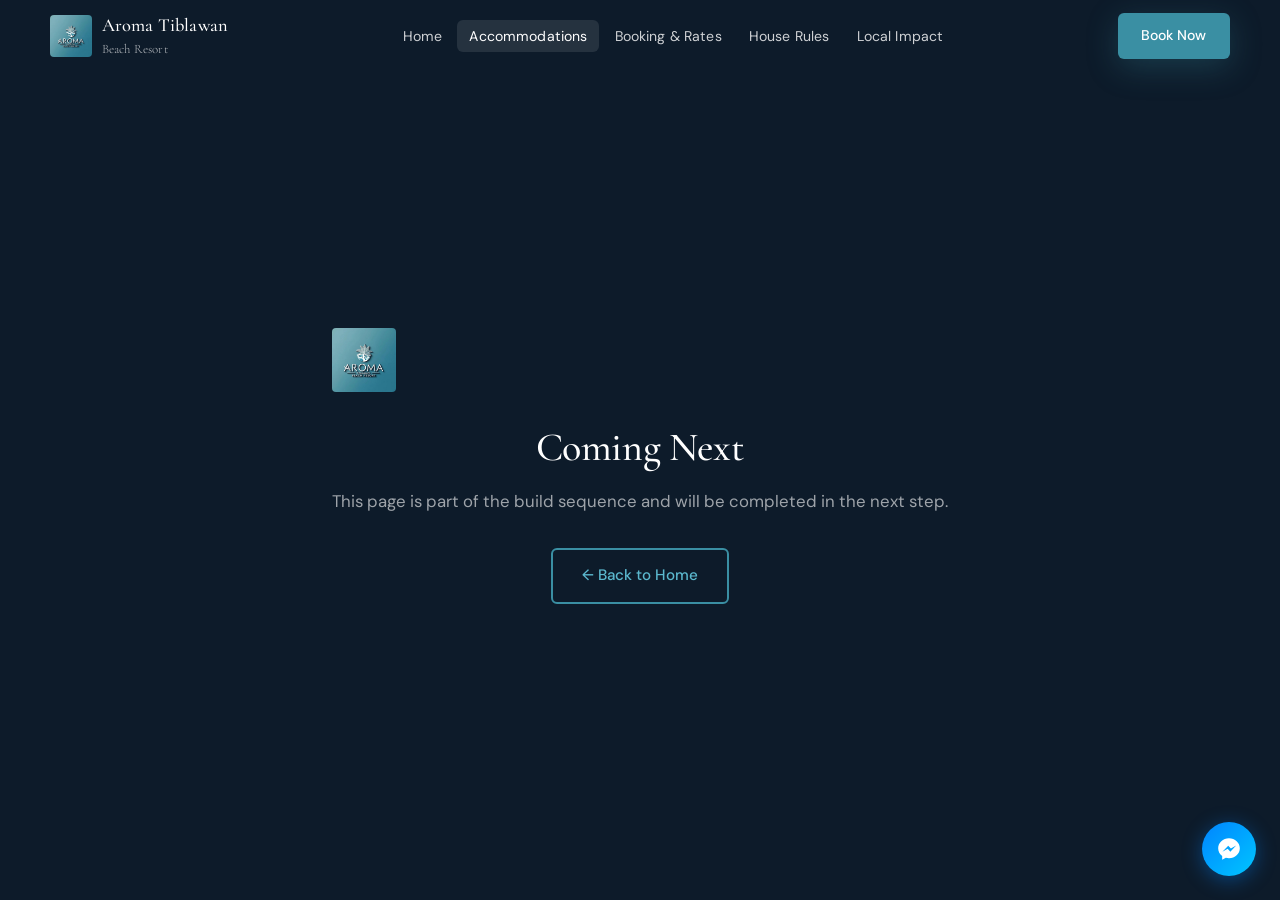
==== accommodations.html @ 6d4922cd "uploaded files." ====
<!DOCTYPE html>
<html lang="ceb-PH"><head><meta charset="UTF-8"/><meta name="viewport" content="width=device-width,initial-scale=1.0"/>
<title>Aroma Tiblawan Beach Resort</title>
<link rel="stylesheet" href="assets/styles/main.css"/>
<style>
  .stub-page { min-height: 100vh; display:flex; align-items:center; justify-content:center; text-align:center; padding: 6rem 2rem 4rem; background: var(--ocean-deep); color:#fff; }
  .stub-page h2 { font-family: var(--font-serif); font-size:2.5rem; margin-bottom:1rem; }
  .stub-page p  { color:rgba(255,255,255,0.6); margin-bottom:2rem; }
</style></head><body>
<div class="stub-page">
  <div>
    <img src="assets/images/LOGO.jpg" style="height:64px;border-radius:4px;margin-bottom:2rem;"/>
    <h2>Coming Next</h2>
    <p>This page is part of the build sequence and will be completed in the next step.</p>
    <a href="index.html" class="btn btn-outline" style="border-color:var(--teal);color:var(--teal-light);">← Back to Home</a>
  </div>
</div>
<script src="data/resort-data.js"></script>
<script src="scripts/components/navbar.js"></script>
<script src="scripts/components/social-proof-toast.js"></script>
<script src="scripts/main.js"></script>
</body></html>
---- assets/styles/main.css ----
/* ============================================================
   AROMA TIBLAWAN BEACH RESORT — Global Design System
   Color palette extracted from LOGO.jpg (Ocean Teal),
   Light Beach images (blue-white ocean), Dark images (midnight navy)
   ============================================================ */

/* ── Google Fonts ── */
@import url('https://fonts.googleapis.com/css2?family=Cormorant+Garamond:ital,wght@0,300;0,400;0,500;0,600;0,700;1,300;1,400;1,500&family=DM+Sans:ital,opsz,wght@0,9..40,300;0,9..40,400;0,9..40,500;0,9..40,600;1,9..40,300&display=swap');

/* ── CSS Variables ── */
:root {
  /* Primary — Ocean Teal extracted from LOGO.jpg */
  --teal:           #3A8FA3;
  --teal-light:     #5BB8CE;
  --teal-dark:      #296B7A;
  --teal-xdark:     #1A4552;

  /* Sand / Light — warm off-white from beach images */
  --sand:           #F4EFE6;
  --sand-dark:      #E8DFD1;
  --sand-mid:       #D4C8B5;

  /* Deep Ocean — extracted from Dark folder */
  --ocean-deep:     #0D1B2A;
  --ocean-mid:      #152535;
  --ocean-surface:  #1E3548;
  --ocean-glow:     #1A4F6E;

  /* Accent — coral/warm for CTA contrast */
  --coral:          #E07B54;
  --coral-light:    #F5A07A;

  /* Text */
  --text-dark:      #1C2B35;
  --text-mid:       #4A6070;
  --text-light:     #8BA5B5;
  --text-white:     #F9F7F4;
  --text-sand:      #C8B89A;

  /* Time highlight — Ocean Blue, eye-catching */
  --time-color:     #3A8FA3;
  --time-bg:        rgba(58, 143, 163, 0.10);

  /* Spacing */
  --gap-xs:   0.5rem;
  --gap-sm:   1rem;
  --gap-md:   1.5rem;
  --gap-lg:   2.5rem;
  --gap-xl:   4rem;
  --gap-xxl:  6rem;

  /* Layout */
  --container: 1180px;
  --radius-sm: 6px;
  --radius-md: 12px;
  --radius-lg: 20px;
  --radius-xl: 32px;

  /* Typography */
  --font-serif:  'Cormorant Garamond', Georgia, serif;
  --font-sans:   'DM Sans', system-ui, sans-serif;

  /* Shadows */
  --shadow-sm:   0 2px 8px rgba(13, 27, 42, 0.08);
  --shadow-md:   0 6px 24px rgba(13, 27, 42, 0.14);
  --shadow-lg:   0 16px 48px rgba(13, 27, 42, 0.22);
  --shadow-teal: 0 8px 32px rgba(58, 143, 163, 0.28);

  /* Transitions */
  --ease-out:  cubic-bezier(0.22, 1, 0.36, 1);
  --ease-in:   cubic-bezier(0.64, 0, 0.78, 0);
  --ease-both: cubic-bezier(0.45, 0, 0.55, 1);
  --dur-fast:  180ms;
  --dur-mid:   320ms;
  --dur-slow:  500ms;
}

/* ── Reset & Base ── */
*, *::before, *::after {
  box-sizing: border-box;
  margin: 0;
  padding: 0;
}

html {
  scroll-behavior: smooth;
  font-size: 16px;
}

body {
  font-family: var(--font-sans);
  background-color: var(--sand);
  color: var(--text-dark);
  line-height: 1.65;
  -webkit-font-smoothing: antialiased;
  overflow-x: hidden;
}

img {
  display: block;
  max-width: 100%;
  height: auto;
}

a {
  color: inherit;
  text-decoration: none;
}

/* ── Typography Scale ── */
h1, h2, h3 {
  font-family: var(--font-serif);
  font-weight: 500;
  line-height: 1.18;
  letter-spacing: -0.01em;
}

h1 { font-size: clamp(2.4rem, 5vw, 4.2rem); }
h2 { font-size: clamp(1.8rem, 3.5vw, 3rem); }
h3 { font-size: clamp(1.3rem, 2.5vw, 1.9rem); }

p {
  font-family: var(--font-sans);
  font-size: clamp(0.95rem, 1.5vw, 1.05rem);
  color: var(--text-mid);
  line-height: 1.7;
}

/* ── Layout Utilities ── */
.container {
  max-width: var(--container);
  margin: 0 auto;
  padding: 0 var(--gap-md);
}

.section {
  padding: var(--gap-xxl) 0;
}

.section-sm {
  padding: var(--gap-xl) 0;
}

/* ── Reveal Animation (Intersection Observer) ── */
.reveal {
  opacity: 0;
  transform: translateY(28px);
  transition: opacity var(--dur-slow) var(--ease-out),
              transform var(--dur-slow) var(--ease-out);
}

.reveal.visible {
  opacity: 1;
  transform: translateY(0);
}

.reveal-delay-1 { transition-delay: 100ms; }
.reveal-delay-2 { transition-delay: 200ms; }
.reveal-delay-3 { transition-delay: 320ms; }
.reveal-delay-4 { transition-delay: 440ms; }

/* ── Section Labels ── */
.section-label {
  font-family: var(--font-sans);
  font-size: 0.78rem;
  font-weight: 600;
  letter-spacing: 0.14em;
  text-transform: uppercase;
  color: var(--teal);
  margin-bottom: var(--gap-xs);
  display: block;
}

.section-title {
  font-family: var(--font-serif);
  font-size: clamp(1.8rem, 3.5vw, 3rem);
  font-weight: 500;
  color: var(--text-dark);
  margin-bottom: var(--gap-sm);
}

.section-sub {
  font-size: 1.05rem;
  color: var(--text-mid);
  max-width: 560px;
  line-height: 1.7;
}

/* ── Buttons ── */
.btn {
  display: inline-flex;
  align-items: center;
  gap: 0.45rem;
  font-family: var(--font-sans);
  font-size: 0.95rem;
  font-weight: 500;
  padding: 0.85rem 1.8rem;
  border-radius: var(--radius-sm);
  border: 2px solid transparent;
  cursor: pointer;
  transition: background var(--dur-fast) var(--ease-out),
              color var(--dur-fast) var(--ease-out),
              transform var(--dur-fast) var(--ease-out),
              box-shadow var(--dur-fast) var(--ease-out);
  white-space: nowrap;
}

.btn:hover {
  transform: translateY(-2px);
}

.btn-primary {
  background: var(--teal);
  color: #fff;
  box-shadow: var(--shadow-teal);
}

.btn-primary:hover {
  background: var(--teal-dark);
  box-shadow: 0 12px 40px rgba(58, 143, 163, 0.36);
}

.btn-outline {
  background: transparent;
  color: var(--teal);
  border-color: var(--teal);
}

.btn-outline:hover {
  background: var(--teal);
  color: #fff;
}

.btn-ghost {
  background: rgba(255,255,255,0.12);
  color: #fff;
  border-color: rgba(255,255,255,0.35);
  backdrop-filter: blur(8px);
}

.btn-ghost:hover {
  background: rgba(255,255,255,0.22);
  border-color: rgba(255,255,255,0.6);
}

/* ── Navbar ── */
#navbar {
  position: fixed;
  top: 0;
  left: 0;
  right: 0;
  z-index: 1000;
  padding: 0 var(--gap-md);
  height: 72px;
  display: flex;
  align-items: center;
  transition: background var(--dur-mid) var(--ease-out),
              backdrop-filter var(--dur-mid) var(--ease-out),
              box-shadow var(--dur-mid) var(--ease-out);
}

#navbar.scrolled {
  background: rgba(13, 27, 42, 0.92);
  backdrop-filter: blur(16px);
  box-shadow: 0 1px 0 rgba(255,255,255,0.06);
}

#navbar .nav-inner {
  display: flex;
  align-items: center;
  justify-content: space-between;
  width: 100%;
  max-width: var(--container);
  margin: 0 auto;
}

#navbar .nav-logo {
  display: flex;
  align-items: center;
  gap: 0.6rem;
  color: #fff;
}

#navbar .nav-logo img {
  height: 42px;
  width: auto;
  border-radius: 4px;
}

#navbar .nav-logo span {
  font-family: var(--font-serif);
  font-size: 1.15rem;
  font-weight: 500;
  letter-spacing: 0.01em;
  line-height: 1.2;
  display: none;
}

@media (min-width: 640px) {
  #navbar .nav-logo span { display: block; }
}

#navbar .nav-links {
  display: none;
  list-style: none;
  gap: 0.2rem;
  align-items: center;
}

@media (min-width: 900px) {
  #navbar .nav-links { display: flex; }
}

#navbar .nav-links a {
  font-size: 0.88rem;
  font-weight: 400;
  color: rgba(255,255,255,0.8);
  padding: 0.45rem 0.75rem;
  border-radius: var(--radius-sm);
  transition: color var(--dur-fast), background var(--dur-fast);
  letter-spacing: 0.01em;
}

#navbar .nav-links a:hover,
#navbar .nav-links a.active {
  color: #fff;
  background: rgba(255,255,255,0.1);
}

#navbar .nav-right {
  display: flex;
  align-items: center;
  gap: var(--gap-sm);
}

#navbar .nav-book-btn {
  font-size: 0.88rem;
  padding: 0.6rem 1.35rem;
}

/* Mobile Nav Toggle */
.nav-hamburger {
  display: flex;
  flex-direction: column;
  gap: 5px;
  cursor: pointer;
  padding: 8px;
  background: none;
  border: none;
}

@media (min-width: 900px) {
  .nav-hamburger { display: none; }
}

.nav-hamburger span {
  display: block;
  width: 24px;
  height: 2px;
  background: #fff;
  border-radius: 2px;
  transition: transform var(--dur-mid), opacity var(--dur-mid);
}

/* Mobile Menu Drawer */
#mobile-menu {
  position: fixed;
  top: 72px;
  left: 0;
  right: 0;
  background: rgba(13, 27, 42, 0.97);
  backdrop-filter: blur(20px);
  padding: var(--gap-md) var(--gap-lg);
  z-index: 999;
  transform: translateY(-120%);
  opacity: 0;
  transition: transform var(--dur-mid) var(--ease-out),
              opacity var(--dur-mid) var(--ease-out);
  pointer-events: none;
  border-bottom: 1px solid rgba(255,255,255,0.08);
}

#mobile-menu.open {
  transform: translateY(0);
  opacity: 1;
  pointer-events: all;
}

#mobile-menu ul {
  list-style: none;
  display: flex;
  flex-direction: column;
  gap: 0.2rem;
}

#mobile-menu a {
  display: block;
  padding: 0.75rem 0;
  font-size: 1.1rem;
  color: rgba(255,255,255,0.85);
  border-bottom: 1px solid rgba(255,255,255,0.06);
  transition: color var(--dur-fast);
}

#mobile-menu a:hover { color: var(--teal-light); }

#mobile-menu .mobile-book-btn {
  margin-top: var(--gap-sm);
  width: 100%;
  justify-content: center;
}

/* ── Social Proof Toast ("Hanging Order Slip") ── */
#social-proof-toast {
  position: fixed;
  bottom: var(--gap-md);
  left: var(--gap-md);
  z-index: 900;
  background: #fff;
  border-radius: var(--radius-md);
  box-shadow: var(--shadow-lg);
  padding: 1rem 1.2rem;
  max-width: 300px;
  display: flex;
  align-items: flex-start;
  gap: 0.75rem;
  transform: translateX(-120%) scale(0.92);
  opacity: 0;
  transition: transform 0.45s var(--ease-out),
              opacity 0.45s var(--ease-out);
  border-left: 3px solid var(--teal);
  pointer-events: none;
}

#social-proof-toast.show {
  transform: translateX(0) scale(1);
  opacity: 1;
}

.toast-icon {
  font-size: 1.4rem;
  flex-shrink: 0;
  line-height: 1;
}

.toast-body {
  display: flex;
  flex-direction: column;
  gap: 2px;
}

.toast-name {
  font-size: 0.88rem;
  font-weight: 600;
  color: var(--text-dark);
}

.toast-action {
  font-size: 0.82rem;
  color: var(--text-mid);
}

.toast-time {
  font-size: 0.72rem;
  color: var(--text-light);
  margin-top: 2px;
}

/* ── Hero ── */
#hero {
  position: relative;
  min-height: 100svh;
  display: flex;
  align-items: center;
  overflow: hidden;
}

.hero-bg {
  position: absolute;
  inset: 0;
  background-size: cover;
  background-position: center;
  background-repeat: no-repeat;
  z-index: 0;
}

.hero-overlay {
  position: absolute;
  inset: 0;
  background: linear-gradient(
    135deg,
    rgba(13, 27, 42, 0.75) 0%,
    rgba(13, 27, 42, 0.40) 50%,
    rgba(13, 27, 42, 0.65) 100%
  );
  z-index: 1;
}

.hero-content {
  position: relative;
  z-index: 2;
  max-width: var(--container);
  margin: 0 auto;
  padding: calc(72px + var(--gap-xl)) var(--gap-md) var(--gap-xxl);
  color: #fff;
}

.hero-bisaya {
  font-family: var(--font-sans);
  font-size: 0.78rem;
  letter-spacing: 0.16em;
  text-transform: uppercase;
  color: var(--teal-light);
  font-weight: 500;
  margin-bottom: var(--gap-md);
  display: flex;
  align-items: center;
  gap: 0.6rem;
  opacity: 0;
  animation: fadeSlideUp 0.7s var(--ease-out) 0.2s forwards;
}

.hero-bisaya::before {
  content: '';
  display: block;
  width: 32px;
  height: 1px;
  background: var(--teal-light);
  opacity: 0.7;
}

.hero-title {
  font-family: var(--font-serif);
  font-size: clamp(2.8rem, 6vw, 5.2rem);
  font-weight: 400;
  line-height: 1.08;
  color: #fff;
  margin-bottom: var(--gap-sm);
  max-width: 760px;
  opacity: 0;
  animation: fadeSlideUp 0.8s var(--ease-out) 0.4s forwards;
}

.hero-title em {
  font-style: italic;
  color: var(--teal-light);
}

.hero-subtitle {
  font-size: clamp(1rem, 1.8vw, 1.2rem);
  color: rgba(255,255,255,0.78);
  max-width: 560px;
  margin-bottom: var(--gap-xs);
  opacity: 0;
  animation: fadeSlideUp 0.8s var(--ease-out) 0.56s forwards;
}

.hero-en {
  font-size: 0.9rem;
  color: rgba(255,255,255,0.5);
  font-style: italic;
  margin-bottom: var(--gap-lg);
  opacity: 0;
  animation: fadeSlideUp 0.8s var(--ease-out) 0.68s forwards;
}

.hero-ctas {
  display: flex;
  flex-wrap: wrap;
  gap: var(--gap-sm);
  opacity: 0;
  animation: fadeSlideUp 0.8s var(--ease-out) 0.8s forwards;
}

.hero-scroll-hint {
  position: absolute;
  bottom: var(--gap-lg);
  left: 50%;
  transform: translateX(-50%);
  z-index: 2;
  display: flex;
  flex-direction: column;
  align-items: center;
  gap: 0.4rem;
  color: rgba(255,255,255,0.5);
  font-size: 0.72rem;
  letter-spacing: 0.1em;
  text-transform: uppercase;
  animation: fadeSlideUp 1s var(--ease-out) 1.2s both;
}

.scroll-line {
  width: 1px;
  height: 44px;
  background: linear-gradient(to bottom, transparent, rgba(255,255,255,0.5));
  animation: scrollPulse 2s ease-in-out infinite;
}

@keyframes fadeSlideUp {
  from { opacity: 0; transform: translateY(24px); }
  to   { opacity: 1; transform: translateY(0); }
}

@keyframes scrollPulse {
  0%, 100% { transform: scaleY(0.6); opacity: 0.4; }
  50%       { transform: scaleY(1); opacity: 1; }
}

/* ── Quick Highlight Bar ── */
#highlights {
  background: var(--ocean-deep);
  padding: var(--gap-lg) 0;
}

.highlights-grid {
  display: grid;
  grid-template-columns: repeat(auto-fit, minmax(170px, 1fr));
  gap: 1px;
  background: rgba(255,255,255,0.06);
}

.highlight-item {
  display: flex;
  flex-direction: column;
  align-items: center;
  text-align: center;
  padding: var(--gap-md) var(--gap-sm);
  background: var(--ocean-deep);
  gap: 0.35rem;
  transition: background var(--dur-fast);
}

.highlight-item:hover {
  background: var(--ocean-surface);
}

.highlight-icon {
  font-size: 1.6rem;
  line-height: 1;
}

.highlight-label {
  font-family: var(--font-sans);
  font-size: 0.88rem;
  font-weight: 600;
  color: #fff;
}

.highlight-sub {
  font-size: 0.75rem;
  color: rgba(255,255,255,0.45);
}

/* ── Amenities Section ── */
#amenities {
  background: var(--sand);
}

.amenities-grid {
  display: grid;
  grid-template-columns: 1fr;
  gap: var(--gap-lg);
  margin-top: var(--gap-xl);
}

@media (min-width: 760px) {
  .amenities-grid { grid-template-columns: repeat(3, 1fr); }
}

.amenity-category {
  background: #fff;
  border-radius: var(--radius-lg);
  padding: var(--gap-lg);
  box-shadow: var(--shadow-sm);
  transition: box-shadow var(--dur-mid), transform var(--dur-mid);
}

.amenity-category:hover {
  box-shadow: var(--shadow-md);
  transform: translateY(-3px);
}

.amenity-cat-title {
  font-family: var(--font-sans);
  font-size: 0.72rem;
  letter-spacing: 0.14em;
  text-transform: uppercase;
  color: var(--teal);
  font-weight: 600;
  margin-bottom: var(--gap-md);
  display: flex;
  align-items: center;
  gap: 0.5rem;
}

.amenity-cat-title::after {
  content: '';
  flex: 1;
  height: 1px;
  background: var(--sand-dark);
}

.amenity-list {
  list-style: none;
  display: flex;
  flex-direction: column;
  gap: var(--gap-sm);
}

.amenity-item {
  display: flex;
  align-items: flex-start;
  gap: 0.75rem;
}

.amenity-item-icon {
  font-size: 1.3rem;
  flex-shrink: 0;
  line-height: 1.4;
}

.amenity-item-text {
  font-size: 0.92rem;
  color: var(--text-dark);
  line-height: 1.5;
}

.amenity-badge {
  display: inline-flex;
  align-items: center;
  gap: 0.4rem;
  background: var(--time-bg);
  color: var(--teal-dark);
  font-size: 0.78rem;
  font-weight: 600;
  padding: 0.3rem 0.75rem;
  border-radius: 100px;
  border: 1px solid rgba(58,143,163,0.2);
  margin-top: 0.4rem;
}

/* ── Accommodations Preview (index.html) ── */
#accommodations-preview {
  background: var(--sand-dark);
}

.accoms-scroll {
  display: flex;
  gap: var(--gap-md);
  overflow-x: auto;
  padding-bottom: var(--gap-sm);
  scrollbar-width: thin;
  scrollbar-color: var(--teal) transparent;
  margin-top: var(--gap-xl);
  -webkit-overflow-scrolling: touch;
}

.accoms-scroll::-webkit-scrollbar { height: 4px; }
.accoms-scroll::-webkit-scrollbar-thumb { background: var(--teal); border-radius: 2px; }

.accom-card {
  flex: 0 0 300px;
  background: #fff;
  border-radius: var(--radius-lg);
  overflow: hidden;
  box-shadow: var(--shadow-sm);
  transition: box-shadow var(--dur-mid), transform var(--dur-mid);
  cursor: pointer;
}

.accom-card:hover {
  box-shadow: var(--shadow-lg);
  transform: translateY(-4px);
}

.accom-card-img {
  height: 200px;
  overflow: hidden;
  position: relative;
  background: var(--sand-dark);
}

.accom-card-img img {
  width: 100%;
  height: 100%;
  object-fit: cover;
  transition: transform 0.6s var(--ease-out);
}

.accom-card:hover .accom-card-img img {
  transform: scale(1.05);
}

.accom-card-badge {
  position: absolute;
  top: 12px;
  left: 12px;
  background: rgba(13, 27, 42, 0.75);
  backdrop-filter: blur(8px);
  color: #fff;
  font-size: 0.72rem;
  font-weight: 600;
  letter-spacing: 0.08em;
  padding: 0.3rem 0.75rem;
  border-radius: 100px;
}

.accom-card-body {
  padding: var(--gap-md);
}

.accom-card-name {
  font-family: var(--font-serif);
  font-size: 1.3rem;
  font-weight: 500;
  color: var(--text-dark);
  margin-bottom: 0.3rem;
}

.accom-card-pax {
  font-size: 0.8rem;
  color: var(--text-mid);
  margin-bottom: var(--gap-sm);
  display: flex;
  align-items: center;
  gap: 0.3rem;
}

.accom-rates {
  display: grid;
  grid-template-columns: 1fr 1fr;
  gap: 0.5rem;
  margin-bottom: var(--gap-sm);
}

.rate-pill {
  background: var(--sand);
  border-radius: var(--radius-sm);
  padding: 0.6rem 0.75rem;
  text-align: center;
}

.rate-pill-label {
  font-size: 0.7rem;
  color: var(--text-mid);
  font-weight: 500;
  margin-bottom: 0.2rem;
  display: block;
}

.rate-pill-time {
  font-size: 0.65rem;
  color: var(--time-color);
  font-weight: 600;
  display: block;
  margin-bottom: 0.25rem;
}

.rate-pill-price {
  font-family: var(--font-serif);
  font-size: 1.15rem;
  font-weight: 600;
  color: var(--text-dark);
  display: block;
}

/* Wide card for whole resort */
.accom-card.wide-card {
  flex: 0 0 340px;
  background: linear-gradient(135deg, var(--teal-xdark), var(--ocean-mid));
  color: #fff;
}

.accom-card.wide-card .accom-card-name,
.accom-card.wide-card .accom-card-pax {
  color: rgba(255,255,255,0.9);
}

.accom-card.wide-card .rate-pill {
  background: rgba(255,255,255,0.1);
}

.accom-card.wide-card .rate-pill-label,
.accom-card.wide-card .rate-pill-price {
  color: #fff;
}

.accom-card.wide-card .rate-pill-time {
  color: var(--teal-light);
}

/* ── Gallery Strip ── */
#gallery-strip {
  display: grid;
  grid-template-columns: repeat(5, 1fr);
  height: 220px;
  overflow: hidden;
}

@media (max-width: 640px) {
  #gallery-strip {
    grid-template-columns: repeat(3, 1fr);
    height: 160px;
  }

  #gallery-strip .gallery-cell:nth-child(n+4) {
    display: none;
  }
}

.gallery-cell {
  overflow: hidden;
  position: relative;
}

.gallery-cell img {
  width: 100%;
  height: 100%;
  object-fit: cover;
  transition: transform 0.8s var(--ease-out);
}

.gallery-cell:hover img {
  transform: scale(1.07);
}

/* ── Social Proof / Testimonial Band ── */
#proof-band {
  background: var(--teal);
  padding: var(--gap-xl) 0;
  text-align: center;
  color: #fff;
  overflow: hidden;
  position: relative;
}

.proof-band-headline {
  font-family: var(--font-serif);
  font-size: clamp(1.6rem, 3vw, 2.4rem);
  font-weight: 400;
  margin-bottom: var(--gap-xs);
}

.proof-band-sub {
  font-size: 0.92rem;
  color: rgba(255,255,255,0.72);
  margin-bottom: var(--gap-lg);
}

.proof-stats {
  display: flex;
  justify-content: center;
  gap: var(--gap-xl);
  flex-wrap: wrap;
}

.proof-stat-num {
  font-family: var(--font-serif);
  font-size: 2.8rem;
  font-weight: 500;
  line-height: 1;
  color: #fff;
}

.proof-stat-label {
  font-size: 0.82rem;
  color: rgba(255,255,255,0.65);
  margin-top: 0.3rem;
}

/* ── CTA Band ── */
#cta-band {
  background: var(--ocean-deep);
  position: relative;
  overflow: hidden;
  padding: var(--gap-xxl) 0;
  text-align: center;
}

.cta-band-bg {
  position: absolute;
  inset: 0;
  background-size: cover;
  background-position: center;
  opacity: 0.2;
}

.cta-band-content {
  position: relative;
  z-index: 1;
  color: #fff;
}

.cta-band-title {
  font-family: var(--font-serif);
  font-size: clamp(2rem, 4vw, 3.5rem);
  font-weight: 400;
  margin-bottom: var(--gap-sm);
}

.cta-band-sub {
  color: rgba(255,255,255,0.65);
  margin-bottom: var(--gap-lg);
  font-size: 1rem;
}

.cta-band-contacts {
  display: flex;
  justify-content: center;
  gap: var(--gap-lg);
  flex-wrap: wrap;
  margin-top: var(--gap-md);
}

.cta-contact-item {
  display: flex;
  align-items: center;
  gap: 0.5rem;
  color: rgba(255,255,255,0.7);
  font-size: 0.9rem;
}

.cta-contact-item a {
  color: var(--teal-light);
  font-weight: 500;
}

/* ── Footer ── */
#footer {
  background: var(--ocean-deep);
  border-top: 1px solid rgba(255,255,255,0.06);
  padding: var(--gap-xl) 0 var(--gap-lg);
  color: rgba(255,255,255,0.55);
}

.footer-grid {
  display: grid;
  grid-template-columns: 1fr;
  gap: var(--gap-xl);
  margin-bottom: var(--gap-xl);
}

@media (min-width: 640px) {
  .footer-grid { grid-template-columns: 2fr 1fr 1fr; }
}

.footer-brand img {
  height: 52px;
  margin-bottom: var(--gap-sm);
  border-radius: 4px;
}

.footer-brand p {
  font-size: 0.88rem;
  color: rgba(255,255,255,0.45);
  max-width: 280px;
}

.footer-col-title {
  font-family: var(--font-sans);
  font-size: 0.72rem;
  letter-spacing: 0.14em;
  text-transform: uppercase;
  color: rgba(255,255,255,0.35);
  margin-bottom: var(--gap-sm);
}

.footer-col ul {
  list-style: none;
  display: flex;
  flex-direction: column;
  gap: 0.5rem;
}

.footer-col ul a {
  font-size: 0.88rem;
  color: rgba(255,255,255,0.55);
  transition: color var(--dur-fast);
}

.footer-col ul a:hover {
  color: var(--teal-light);
}

.footer-bottom {
  border-top: 1px solid rgba(255,255,255,0.06);
  padding-top: var(--gap-md);
  display: flex;
  justify-content: space-between;
  align-items: center;
  flex-wrap: wrap;
  gap: var(--gap-sm);
  font-size: 0.78rem;
}

.footer-bottom-logo {
  color: rgba(255,255,255,0.35);
}

/* ── Messenger Float Button ── */
#messenger-fab {
  position: fixed;
  bottom: var(--gap-md);
  right: var(--gap-md);
  z-index: 900;
  width: 54px;
  height: 54px;
  border-radius: 50%;
  background: linear-gradient(135deg, #0084FF, #00C6FF);
  color: #fff;
  display: flex;
  align-items: center;
  justify-content: center;
  box-shadow: 0 4px 20px rgba(0, 132, 255, 0.4);
  cursor: pointer;
  transition: transform var(--dur-fast), box-shadow var(--dur-fast);
  text-decoration: none;
}

#messenger-fab:hover {
  transform: scale(1.1);
  box-shadow: 0 8px 32px rgba(0, 132, 255, 0.55);
}

#messenger-fab svg {
  width: 26px;
  height: 26px;
}

/* ── Placeholder Slots ── */
.img-placeholder {
  background: linear-gradient(135deg, var(--sand-dark), var(--sand));
  display: flex;
  align-items: center;
  justify-content: center;
  color: var(--sand-mid);
  font-size: 0.78rem;
  font-style: italic;
}

/* ── Responsive adjustments ── */
@media (max-width: 480px) {
  .hero-ctas { flex-direction: column; }
  .hero-ctas .btn { width: 100%; justify-content: center; }
  .proof-stats { gap: var(--gap-lg); }
}
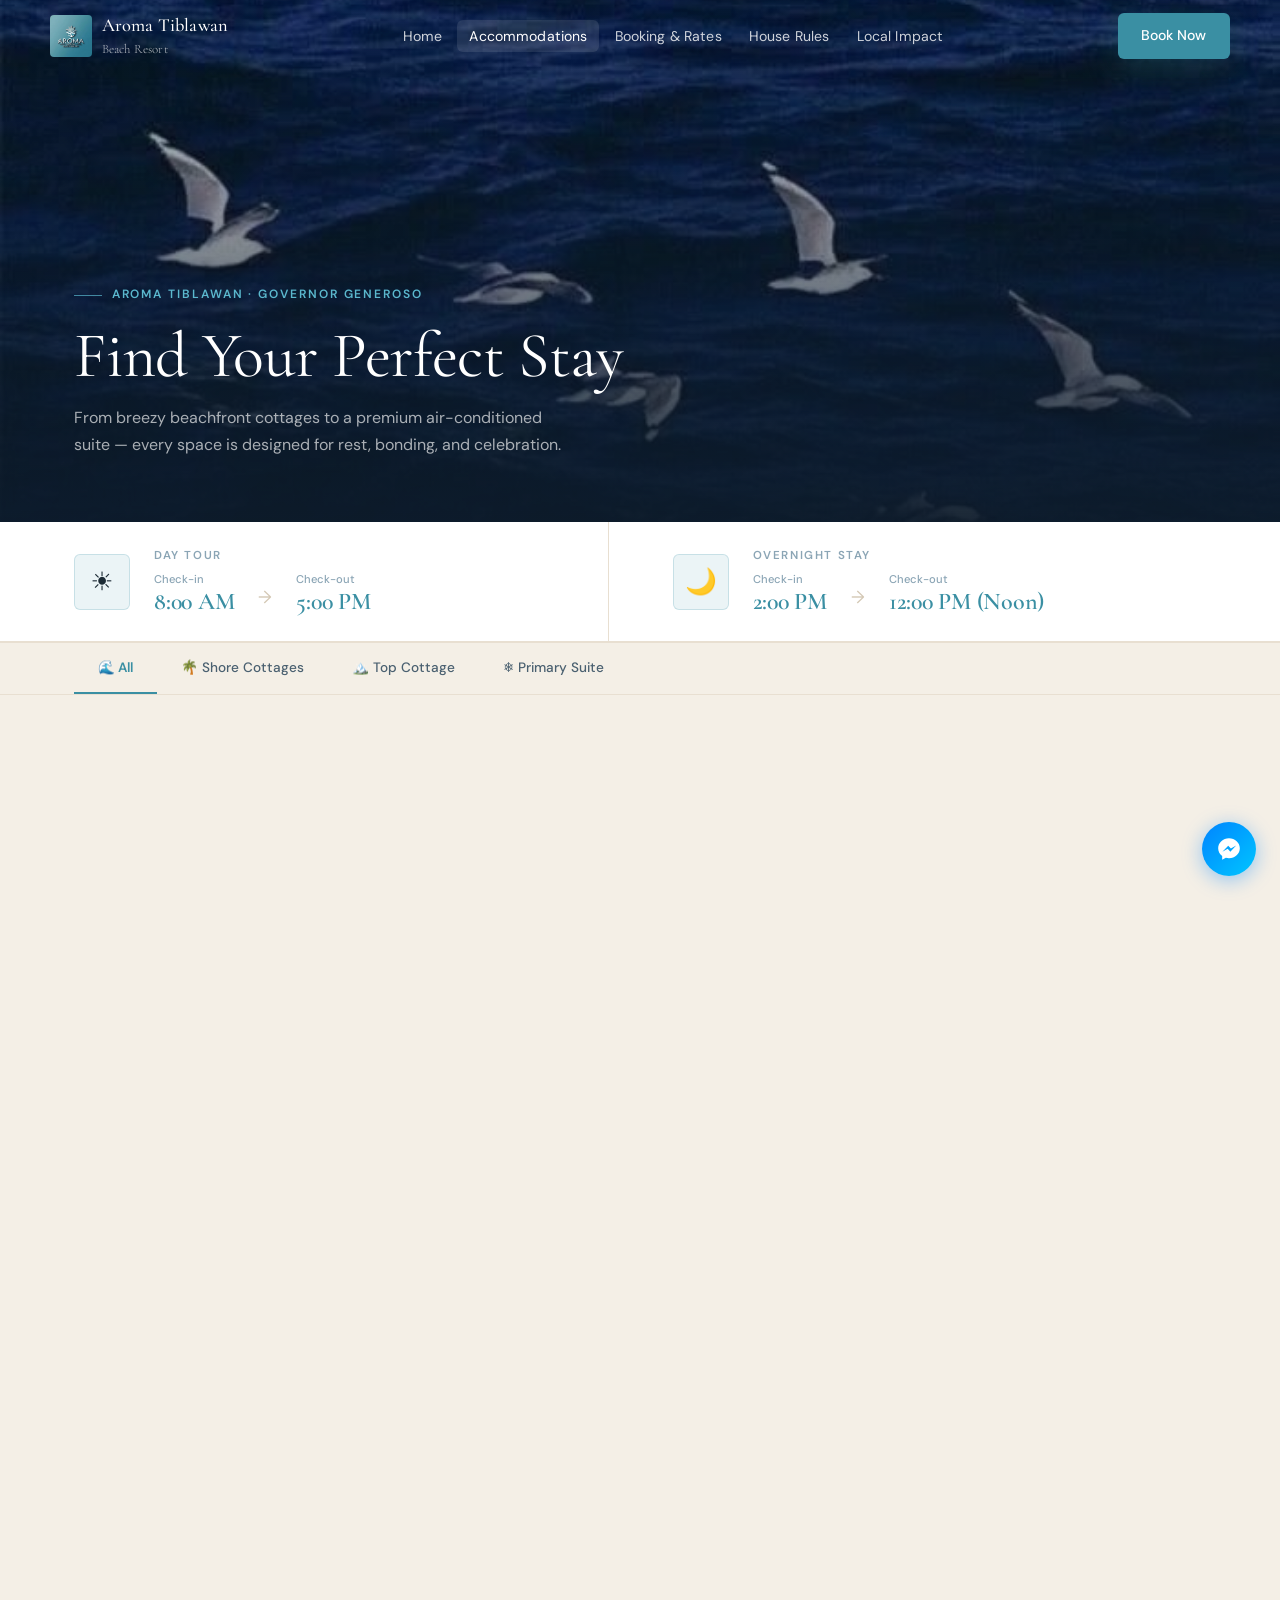
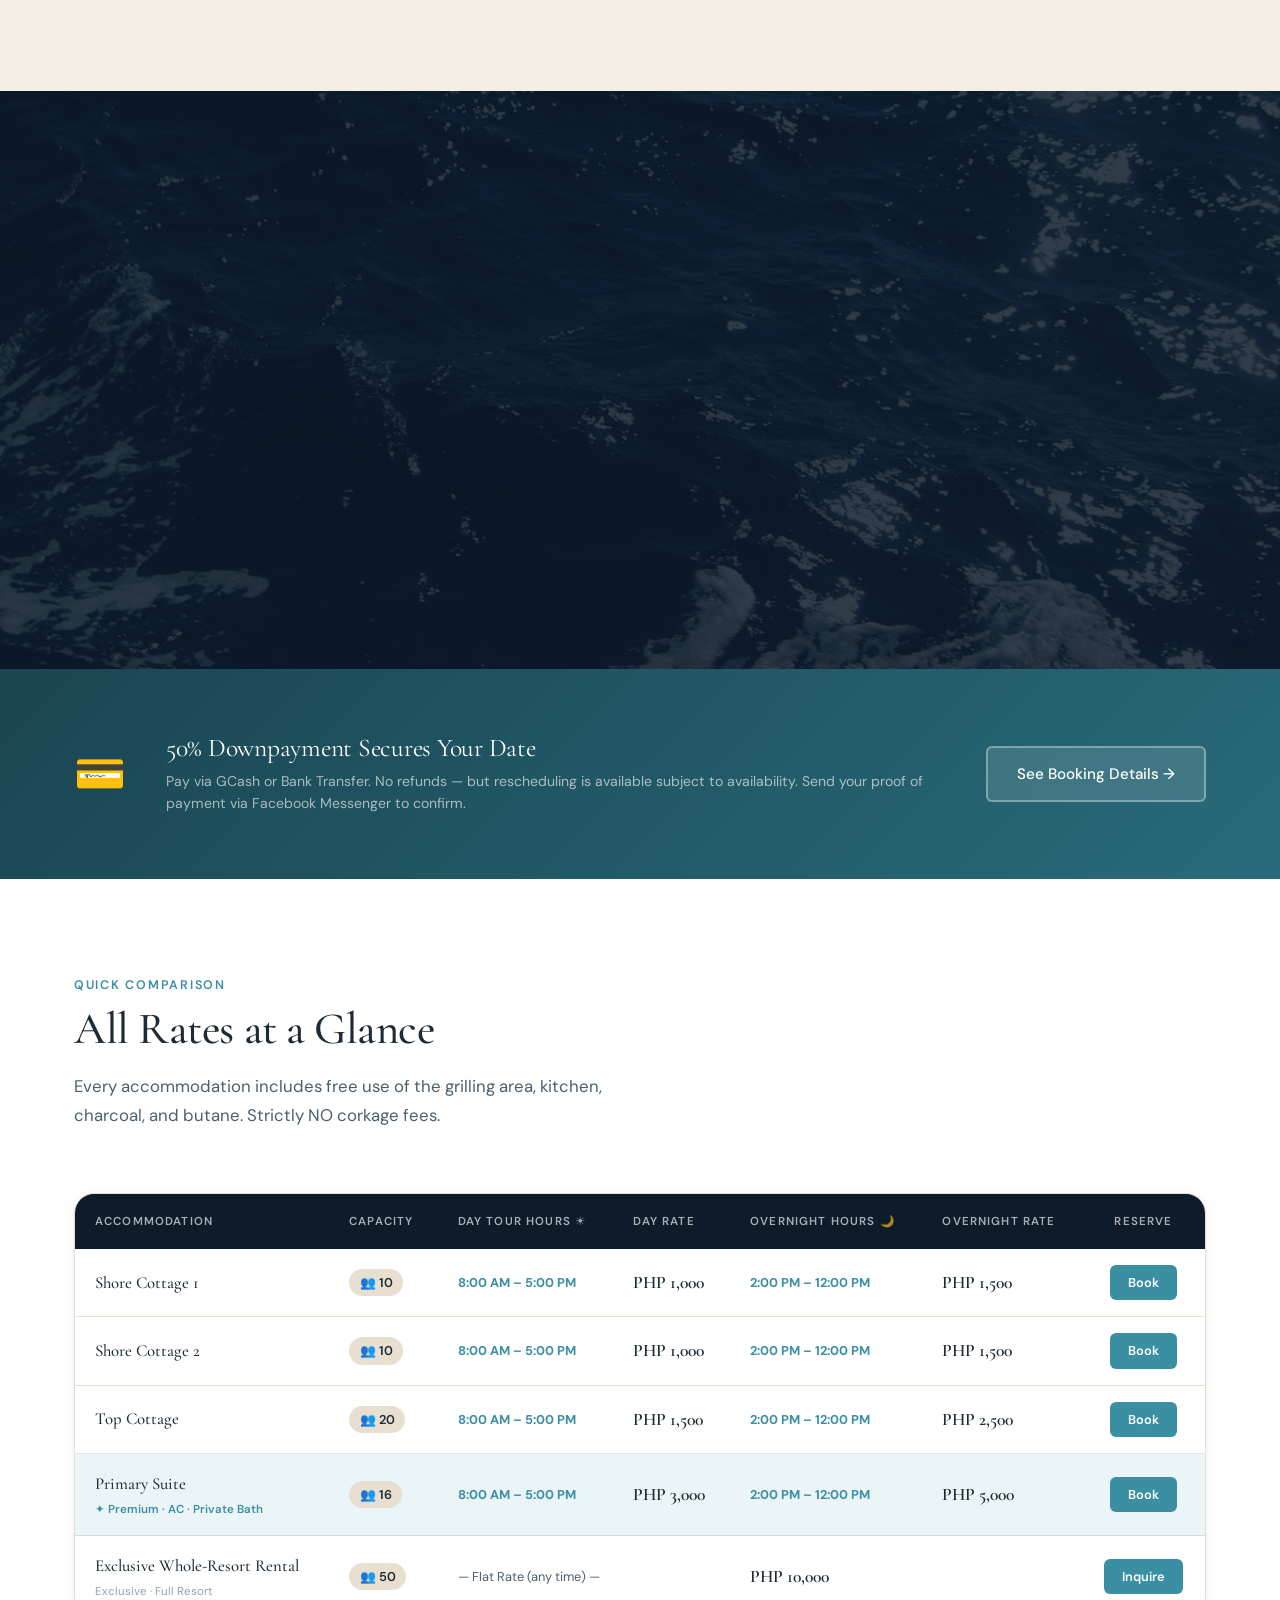
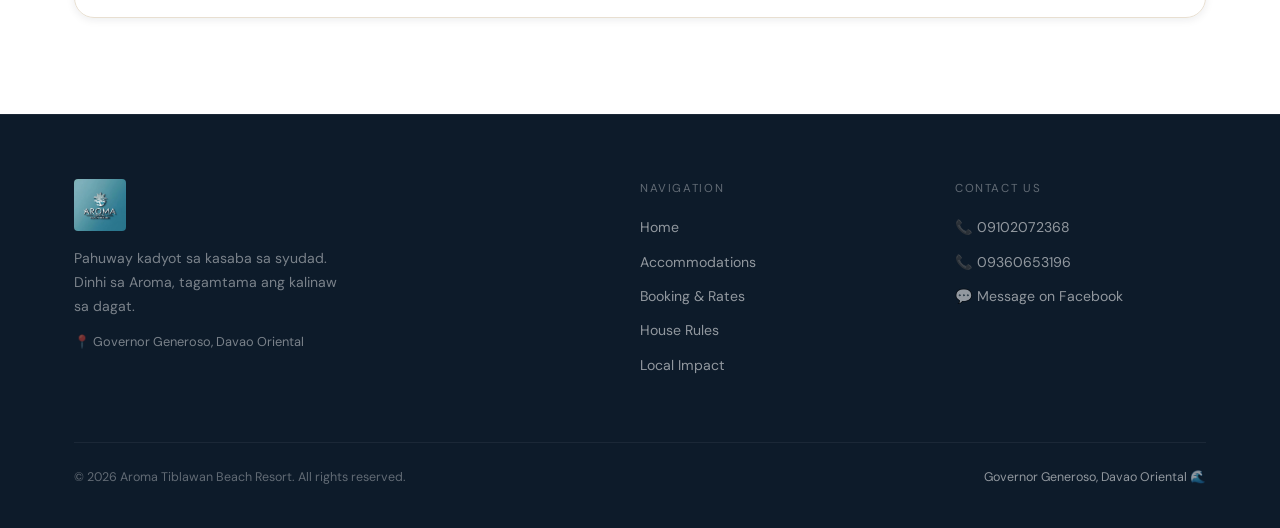
==== commit e7292062: "added all htmls. left side to center hero section" ====
--- a/accommodations.html
+++ b/accommodations.html
@@ -1,22 +1,1165 @@
 <!DOCTYPE html>
-<html lang="ceb-PH"><head><meta charset="UTF-8"/><meta name="viewport" content="width=device-width,initial-scale=1.0"/>
-<title>Aroma Tiblawan Beach Resort</title>
-<link rel="stylesheet" href="assets/styles/main.css"/>
-<style>
-  .stub-page { min-height: 100vh; display:flex; align-items:center; justify-content:center; text-align:center; padding: 6rem 2rem 4rem; background: var(--ocean-deep); color:#fff; }
-  .stub-page h2 { font-family: var(--font-serif); font-size:2.5rem; margin-bottom:1rem; }
-  .stub-page p  { color:rgba(255,255,255,0.6); margin-bottom:2rem; }
-</style></head><body>
-<div class="stub-page">
-  <div>
-    <img src="assets/images/LOGO.jpg" style="height:64px;border-radius:4px;margin-bottom:2rem;"/>
-    <h2>Coming Next</h2>
-    <p>This page is part of the build sequence and will be completed in the next step.</p>
-    <a href="index.html" class="btn btn-outline" style="border-color:var(--teal);color:var(--teal-light);">← Back to Home</a>
+<html lang="ceb-PH">
+<head>
+  <meta charset="UTF-8" />
+  <meta name="viewport" content="width=device-width, initial-scale=1.0" />
+  <meta name="description" content="Aroma Tiblawan Beach Resort accommodations — Shore Cottages, Top Cottage, Primary Suite, and Exclusive Whole-Resort Rental in Governor Generoso, Davao Oriental." />
+  <title>Accommodations — Aroma Tiblawan Beach Resort</title>
+
+  <link rel="icon" href="assets/images/LOGO.jpg" type="image/jpeg" />
+  <link rel="stylesheet" href="assets/styles/main.css" />
+
+  <style>
+
+    /* ══════════════════════════════════════════
+       PAGE HERO
+    ══════════════════════════════════════════ */
+    #accom-hero {
+      position: relative;
+      height: 58vh;
+      min-height: 360px;
+      display: flex;
+      align-items: flex-end;
+      overflow: hidden;
+    }
+
+    .accom-hero-bg {
+      position: absolute;
+      inset: 0;
+      background-image: url('assets/images/Dark/Dark 1.JPG');
+      background-size: cover;
+      background-position: center 35%;
+      z-index: 0;
+      transform: scale(1.04);
+      animation: heroKenBurns 14s ease-out forwards;
+    }
+
+    @keyframes heroKenBurns {
+      from { transform: scale(1.04); }
+      to   { transform: scale(1.0); }
+    }
+
+    .accom-hero-overlay {
+      position: absolute;
+      inset: 0;
+      background: linear-gradient(
+        to top,
+        rgba(13, 27, 42, 0.95) 0%,
+        rgba(13, 27, 42, 0.50) 55%,
+        rgba(13, 27, 42, 0.18) 100%
+      );
+      z-index: 1;
+    }
+
+    .accom-hero-content {
+      position: relative;
+      z-index: 2;
+      width: 100%;
+      max-width: var(--container);
+      margin: 0 auto;
+      padding: var(--gap-xl) var(--gap-md);
+      color: #fff;
+    }
+
+    .accom-hero-eyebrow {
+      display: flex;
+      align-items: center;
+      gap: 0.6rem;
+      font-size: 0.75rem;
+      letter-spacing: 0.16em;
+      text-transform: uppercase;
+      color: var(--teal-light);
+      font-weight: 600;
+      margin-bottom: var(--gap-sm);
+      opacity: 0;
+      animation: fadeSlideUp 0.7s var(--ease-out) 0.2s forwards;
+    }
+
+    .accom-hero-eyebrow::before {
+      content: '';
+      width: 28px;
+      height: 1px;
+      background: var(--teal-light);
+      opacity: 0.7;
+    }
+
+    .accom-hero-content h1 {
+      font-family: var(--font-serif);
+      font-size: clamp(2.6rem, 5vw, 4.2rem);
+      font-weight: 400;
+      color: #fff;
+      line-height: 1.1;
+      margin-bottom: 0.75rem;
+      opacity: 0;
+      animation: fadeSlideUp 0.8s var(--ease-out) 0.36s forwards;
+    }
+
+    .accom-hero-content p {
+      font-size: 1rem;
+      color: rgba(255,255,255,0.65);
+      max-width: 500px;
+      line-height: 1.7;
+      opacity: 0;
+      animation: fadeSlideUp 0.8s var(--ease-out) 0.52s forwards;
+    }
+
+    @keyframes fadeSlideUp {
+      from { opacity: 0; transform: translateY(22px); }
+      to   { opacity: 1; transform: translateY(0); }
+    }
+
+    /* ══════════════════════════════════════════
+       CHECK-IN / CHECK-OUT TIMES BANNER
+       — Must be distinctive and eye-catching per brief
+    ══════════════════════════════════════════ */
+    #times-banner {
+      background: #fff;
+      border-bottom: 2px solid var(--sand-dark);
+    }
+
+    .times-inner {
+      display: flex;
+      align-items: stretch;
+      max-width: var(--container);
+      margin: 0 auto;
+      padding: 0 var(--gap-md);
+      flex-wrap: wrap;
+    }
+
+    .time-block {
+      display: flex;
+      align-items: center;
+      gap: var(--gap-md);
+      padding: var(--gap-md) var(--gap-xl) var(--gap-md) 0;
+      flex: 1;
+      min-width: 260px;
+    }
+
+    .time-block + .time-block {
+      border-left: 1px solid var(--sand-dark);
+      padding-left: var(--gap-xl);
+    }
+
+    @media (max-width: 580px) {
+      .time-block { min-width: 100%; padding: var(--gap-md) 0; }
+      .time-block + .time-block { border-left: none; border-top: 1px solid var(--sand-dark); padding-left: 0; }
+    }
+
+    .time-block-icon-wrap {
+      width: 56px;
+      height: 56px;
+      border-radius: var(--radius-sm);
+      background: var(--time-bg);
+      display: flex;
+      align-items: center;
+      justify-content: center;
+      font-size: 1.6rem;
+      flex-shrink: 0;
+      border: 1px solid rgba(58,143,163,0.2);
+    }
+
+    .time-block-info { flex: 1; }
+
+    .time-block-mode {
+      font-size: 0.72rem;
+      letter-spacing: 0.14em;
+      text-transform: uppercase;
+      color: var(--text-light);
+      font-weight: 600;
+      margin-bottom: 0.3rem;
+    }
+
+    .time-slots {
+      display: flex;
+      gap: var(--gap-md);
+      align-items: center;
+    }
+
+    .time-slot-item { text-align: left; }
+
+    .time-slot-label {
+      font-size: 0.7rem;
+      color: var(--text-light);
+      font-weight: 500;
+      display: block;
+      margin-bottom: 0.1rem;
+    }
+
+    /* THE DISTINCTIVE TIME DISPLAY — Ocean Blue, large, unmissable */
+    .time-slot-value {
+      font-family: var(--font-serif);
+      font-size: 1.5rem;
+      font-weight: 600;
+      color: var(--time-color);
+      line-height: 1;
+      letter-spacing: -0.01em;
+    }
+
+    .time-arrow {
+      color: var(--sand-mid);
+      font-size: 1.1rem;
+      margin-top: 0.5rem;
+    }
+
+    /* ══════════════════════════════════════════
+       STICKY FILTER BAR
+    ══════════════════════════════════════════ */
+    #filter-bar {
+      position: sticky;
+      top: 72px;
+      z-index: 100;
+      background: var(--sand);
+      border-bottom: 1px solid var(--sand-dark);
+    }
+
+    .filter-bar-inner {
+      max-width: var(--container);
+      margin: 0 auto;
+      padding: 0 var(--gap-md);
+      display: flex;
+      gap: 0;
+      overflow-x: auto;
+      scrollbar-width: none;
+      -webkit-overflow-scrolling: touch;
+    }
+    .filter-bar-inner::-webkit-scrollbar { display: none; }
+
+    .filter-tab {
+      display: inline-flex;
+      align-items: center;
+      gap: 0.45rem;
+      padding: var(--gap-sm) var(--gap-md);
+      font-family: var(--font-sans);
+      font-size: 0.85rem;
+      font-weight: 500;
+      color: var(--text-mid);
+      background: transparent;
+      border: none;
+      border-bottom: 2px solid transparent;
+      cursor: pointer;
+      white-space: nowrap;
+      transition: color var(--dur-fast), border-color var(--dur-fast), background var(--dur-fast);
+    }
+
+    .filter-tab:hover {
+      color: var(--teal);
+      background: var(--sand-dark);
+    }
+
+    .filter-tab.active {
+      color: var(--teal);
+      border-bottom-color: var(--teal);
+      font-weight: 600;
+    }
+
+    /* ══════════════════════════════════════════
+       ACCOMMODATION CARDS — ALTERNATING LAYOUT
+    ══════════════════════════════════════════ */
+    #accom-list {
+      background: var(--sand);
+      padding: var(--gap-xl) 0 var(--gap-xxl);
+    }
+
+    .accom-list-wrap {
+      max-width: var(--container);
+      margin: 0 auto;
+      padding: 0 var(--gap-md);
+      display: flex;
+      flex-direction: column;
+      gap: var(--gap-xl);
+    }
+
+    /* Full-width alternating card */
+    .accom-card-full {
+      background: #fff;
+      border-radius: var(--radius-xl);
+      overflow: hidden;
+      box-shadow: var(--shadow-sm);
+      display: grid;
+      grid-template-columns: 1fr 1fr;
+      min-height: 460px;
+      transition: box-shadow var(--dur-mid);
+    }
+
+    .accom-card-full:hover {
+      box-shadow: var(--shadow-lg);
+    }
+
+    .accom-card-full.is-flipped {
+      direction: rtl; /* flip column order */
+    }
+    .accom-card-full.is-flipped > * {
+      direction: ltr;
+    }
+
+    @media (max-width: 780px) {
+      .accom-card-full,
+      .accom-card-full.is-flipped {
+        grid-template-columns: 1fr;
+        direction: ltr;
+        min-height: auto;
+      }
+    }
+
+    /* ── Image Panel ── */
+    .full-card-img {
+      position: relative;
+      overflow: hidden;
+      min-height: 300px;
+    }
+
+    .full-card-img img {
+      width: 100%;
+      height: 100%;
+      object-fit: cover;
+      transition: transform 0.75s var(--ease-out);
+    }
+
+    .accom-card-full:hover .full-card-img img {
+      transform: scale(1.05);
+    }
+
+    /* gradient shadow on image toward the content side */
+    .full-card-img-shadow {
+      position: absolute;
+      inset: 0;
+      /* overridden inline per flip state */
+    }
+
+    .card-img-badges {
+      position: absolute;
+      top: var(--gap-sm);
+      left: var(--gap-sm);
+      display: flex;
+      flex-direction: column;
+      gap: 0.4rem;
+      z-index: 1;
+    }
+
+    .img-badge {
+      display: inline-flex;
+      align-items: center;
+      gap: 0.35rem;
+      background: rgba(13,27,42,0.72);
+      backdrop-filter: blur(10px);
+      -webkit-backdrop-filter: blur(10px);
+      color: #fff;
+      font-size: 0.7rem;
+      font-weight: 600;
+      letter-spacing: 0.05em;
+      padding: 0.28rem 0.72rem;
+      border-radius: 100px;
+    }
+
+    .img-badge.teal {
+      background: rgba(58, 143, 163, 0.85);
+    }
+
+    .pax-pill {
+      position: absolute;
+      bottom: var(--gap-sm);
+      right: var(--gap-sm);
+      background: rgba(255,255,255,0.94);
+      color: var(--text-dark);
+      font-size: 0.8rem;
+      font-weight: 700;
+      padding: 0.4rem 0.9rem;
+      border-radius: 100px;
+      display: flex;
+      align-items: center;
+      gap: 0.35rem;
+      box-shadow: var(--shadow-sm);
+    }
+
+    /* ── Content Panel ── */
+    .full-card-body {
+      padding: var(--gap-xl);
+      display: flex;
+      flex-direction: column;
+      justify-content: center;
+      gap: var(--gap-md);
+    }
+
+    @media (max-width: 780px) {
+      .full-card-body { padding: var(--gap-lg) var(--gap-md); }
+    }
+
+    .card-index-label {
+      font-size: 0.7rem;
+      letter-spacing: 0.18em;
+      text-transform: uppercase;
+      color: var(--text-light);
+      font-weight: 600;
+    }
+
+    .card-title {
+      font-family: var(--font-serif);
+      font-size: clamp(1.7rem, 2.8vw, 2.4rem);
+      font-weight: 500;
+      color: var(--text-dark);
+      line-height: 1.1;
+      margin: 0.3rem 0 0.5rem;
+    }
+
+    .card-desc {
+      font-size: 0.93rem;
+      color: var(--text-mid);
+      line-height: 1.72;
+    }
+
+    /* Feature tags */
+    .card-tags {
+      display: flex;
+      flex-wrap: wrap;
+      gap: 0.45rem;
+      margin-top: 0.1rem;
+    }
+
+    .card-tag {
+      font-size: 0.76rem;
+      font-weight: 500;
+      color: var(--teal-dark);
+      background: var(--time-bg);
+      border: 1px solid rgba(58,143,163,0.18);
+      padding: 0.25rem 0.7rem;
+      border-radius: 100px;
+    }
+
+    /* Rate display block */
+    .card-rate-block {
+      display: grid;
+      grid-template-columns: 1fr 1fr;
+      border-radius: var(--radius-md);
+      overflow: hidden;
+      border: 1px solid var(--sand-dark);
+    }
+
+    .rate-cell {
+      padding: var(--gap-sm) var(--gap-md);
+      background: var(--sand);
+      display: flex;
+      flex-direction: column;
+      gap: 0.2rem;
+    }
+
+    .rate-cell + .rate-cell {
+      border-left: 1px solid var(--sand-dark);
+    }
+
+    .rate-cell-label {
+      font-size: 0.68rem;
+      letter-spacing: 0.12em;
+      text-transform: uppercase;
+      color: var(--text-light);
+      font-weight: 600;
+    }
+
+    /* The time displays — Ocean Blue, eye-catching per brief */
+    .rate-cell-time {
+      font-size: 0.78rem;
+      font-weight: 700;
+      color: var(--time-color);
+      display: flex;
+      align-items: center;
+      gap: 0.28rem;
+    }
+
+    .rate-cell-price {
+      font-family: var(--font-serif);
+      font-size: 1.6rem;
+      font-weight: 600;
+      color: var(--text-dark);
+      line-height: 1.1;
+    }
+
+    .rate-cell-price sub {
+      font-size: 0.75rem;
+      font-family: var(--font-sans);
+      font-weight: 400;
+      color: var(--text-light);
+      vertical-align: baseline;
+    }
+
+    /* CTA row */
+    .card-actions {
+      display: flex;
+      align-items: center;
+      gap: var(--gap-sm);
+      flex-wrap: wrap;
+    }
+
+    .card-dp-note {
+      font-size: 0.76rem;
+      color: var(--text-light);
+      display: flex;
+      align-items: center;
+      gap: 0.3rem;
+    }
+
+    /* Hidden by filter */
+    .accom-card-full.hidden {
+      display: none;
+    }
+
+    /* ══════════════════════════════════════════
+       WHOLE RESORT — DARK FULL-WIDTH SECTION
+    ══════════════════════════════════════════ */
+    #whole-resort {
+      background: var(--ocean-deep);
+      position: relative;
+      overflow: hidden;
+      padding: var(--gap-xxl) 0;
+    }
+
+    .wr-bg {
+      position: absolute;
+      inset: 0;
+      background-image: url('assets/images/Dark/Dark 4.JPG');
+      background-size: cover;
+      background-position: center;
+      opacity: 0.15;
+      z-index: 0;
+    }
+
+    .wr-content {
+      position: relative;
+      z-index: 1;
+      max-width: var(--container);
+      margin: 0 auto;
+      padding: 0 var(--gap-md);
+      display: grid;
+      grid-template-columns: 1fr 1fr;
+      gap: var(--gap-xl);
+      align-items: center;
+    }
+
+    @media (max-width: 760px) {
+      .wr-content { grid-template-columns: 1fr; }
+    }
+
+    .wr-left .section-label { color: var(--teal-light); }
+
+    .wr-title {
+      font-family: var(--font-serif);
+      font-size: clamp(2rem, 4vw, 3.4rem);
+      font-weight: 400;
+      color: #fff;
+      line-height: 1.1;
+      margin: 0.5rem 0 0.75rem;
+    }
+
+    .wr-desc {
+      color: rgba(255,255,255,0.6);
+      font-size: 0.95rem;
+      line-height: 1.7;
+      margin-bottom: var(--gap-md);
+    }
+
+    .wr-price-row {
+      display: flex;
+      align-items: baseline;
+      gap: 0.6rem;
+      margin-bottom: var(--gap-lg);
+    }
+
+    .wr-price {
+      font-family: var(--font-serif);
+      font-size: 3.8rem;
+      font-weight: 500;
+      color: var(--teal-light);
+      line-height: 1;
+    }
+
+    .wr-price-note {
+      font-size: 0.88rem;
+      color: rgba(255,255,255,0.4);
+    }
+
+    .wr-actions {
+      display: flex;
+      gap: var(--gap-sm);
+      flex-wrap: wrap;
+    }
+
+    /* Feature grid on right side */
+    .wr-features {
+      display: grid;
+      grid-template-columns: 1fr 1fr;
+      gap: 0.75rem;
+    }
+
+    .wr-feat-item {
+      background: rgba(255,255,255,0.055);
+      border: 1px solid rgba(255,255,255,0.08);
+      border-radius: var(--radius-md);
+      padding: var(--gap-sm) var(--gap-md);
+      display: flex;
+      align-items: flex-start;
+      gap: 0.6rem;
+      transition: background var(--dur-fast);
+    }
+
+    .wr-feat-item:hover {
+      background: rgba(255,255,255,0.1);
+    }
+
+    .wr-feat-icon { font-size: 1.3rem; flex-shrink: 0; line-height: 1.3; }
+
+    .wr-feat-text {
+      font-size: 0.82rem;
+      color: rgba(255,255,255,0.65);
+      line-height: 1.45;
+    }
+
+    /* ══════════════════════════════════════════
+       COMPARISON TABLE
+    ══════════════════════════════════════════ */
+    #comparison {
+      background: #fff;
+      padding: var(--gap-xxl) 0;
+    }
+
+    .comp-inner {
+      max-width: var(--container);
+      margin: 0 auto;
+      padding: 0 var(--gap-md);
+    }
+
+    .comp-header {
+      margin-bottom: var(--gap-xl);
+    }
+
+    .table-scroll {
+      overflow-x: auto;
+      border-radius: var(--radius-lg);
+      border: 1px solid var(--sand-dark);
+      box-shadow: var(--shadow-sm);
+    }
+
+    table.comp-table {
+      width: 100%;
+      border-collapse: collapse;
+      min-width: 680px;
+    }
+
+    .comp-table thead {
+      background: var(--ocean-deep);
+    }
+
+    .comp-table thead th {
+      padding: 1.1rem 1.25rem;
+      text-align: left;
+      font-size: 0.72rem;
+      letter-spacing: 0.1em;
+      text-transform: uppercase;
+      font-weight: 600;
+      color: rgba(255,255,255,0.65);
+      font-family: var(--font-sans);
+      white-space: nowrap;
+    }
+
+    .comp-table thead th:last-child { text-align: center; }
+
+    .comp-table tbody tr {
+      border-bottom: 1px solid var(--sand-dark);
+      transition: background var(--dur-fast);
+    }
+
+    .comp-table tbody tr:last-child { border-bottom: none; }
+    .comp-table tbody tr:hover { background: var(--sand); }
+
+    .comp-table td {
+      padding: 1rem 1.25rem;
+      font-size: 0.9rem;
+      color: var(--text-dark);
+      vertical-align: middle;
+    }
+
+    .comp-table td.name-col {
+      font-family: var(--font-serif);
+      font-size: 1.05rem;
+      font-weight: 500;
+    }
+
+    .comp-table td.name-col small {
+      display: block;
+      font-family: var(--font-sans);
+      font-size: 0.72rem;
+      color: var(--text-light);
+      font-weight: 400;
+      margin-top: 0.15rem;
+    }
+
+    .comp-table td.time-col {
+      font-size: 0.8rem;
+      font-weight: 700;
+      color: var(--time-color);
+      white-space: nowrap;
+    }
+
+    .comp-table td.price-col {
+      font-family: var(--font-serif);
+      font-size: 1.1rem;
+      font-weight: 600;
+      white-space: nowrap;
+    }
+
+    .comp-table td.cta-col { text-align: center; }
+
+    .comp-table td.cta-col a {
+      display: inline-flex;
+      align-items: center;
+      padding: 0.45rem 1.1rem;
+      border-radius: var(--radius-sm);
+      font-size: 0.8rem;
+      font-weight: 600;
+      background: var(--teal);
+      color: #fff;
+      transition: background var(--dur-fast), transform var(--dur-fast);
+    }
+
+    .comp-table td.cta-col a:hover {
+      background: var(--teal-dark);
+      transform: translateY(-1px);
+    }
+
+    .comp-table tr.highlight-row {
+      background: var(--time-bg);
+    }
+
+    .comp-table tr.highlight-row td {
+      border-top: 1px solid rgba(58,143,163,0.2);
+      border-bottom: 1px solid rgba(58,143,163,0.2);
+    }
+
+    .pax-tag {
+      display: inline-flex;
+      align-items: center;
+      gap: 0.3rem;
+      font-size: 0.8rem;
+      font-weight: 600;
+      background: var(--sand-dark);
+      color: var(--text-dark);
+      padding: 0.2rem 0.65rem;
+      border-radius: 100px;
+    }
+
+    /* ══════════════════════════════════════════
+       DOWNPAYMENT NOTICE BAND
+    ══════════════════════════════════════════ */
+    #dp-notice {
+      background: linear-gradient(135deg, var(--teal-xdark) 0%, var(--teal-dark) 100%);
+      padding: var(--gap-xl) 0;
+    }
+
+    .dp-notice-inner {
+      max-width: var(--container);
+      margin: 0 auto;
+      padding: 0 var(--gap-md);
+      display: flex;
+      align-items: center;
+      gap: var(--gap-lg);
+      flex-wrap: wrap;
+    }
+
+    .dp-icon {
+      font-size: 2.6rem;
+      flex-shrink: 0;
+    }
+
+    .dp-text { flex: 1; min-width: 220px; }
+
+    .dp-text h3 {
+      font-family: var(--font-serif);
+      font-size: 1.6rem;
+      font-weight: 400;
+      color: #fff;
+      margin-bottom: 0.4rem;
+    }
+
+    .dp-text p {
+      font-size: 0.88rem;
+      color: rgba(255,255,255,0.62);
+      line-height: 1.6;
+    }
+
+  </style>
+</head>
+<body>
+
+  <!-- ══════════════════════════════════════════
+       PAGE HERO
+  ══════════════════════════════════════════ -->
+  <section id="accom-hero">
+    <div class="accom-hero-bg"></div>
+    <div class="accom-hero-overlay"></div>
+    <div class="accom-hero-content">
+      <div class="accom-hero-eyebrow">Aroma Tiblawan · Governor Generoso</div>
+      <h1>Find Your Perfect Stay</h1>
+      <p>From breezy beachfront cottages to a premium air-conditioned suite — every space is designed for rest, bonding, and celebration.</p>
+    </div>
+  </section>
+
+  <!-- ══════════════════════════════════════════
+       CHECK-IN / CHECK-OUT TIMES BANNER
+       Eye-catching, Ocean Blue, unmissable per brief
+  ══════════════════════════════════════════ -->
+  <div id="times-banner">
+    <div class="times-inner" id="times-inner"></div>
   </div>
-</div>
-<script src="data/resort-data.js"></script>
-<script src="scripts/components/navbar.js"></script>
-<script src="scripts/components/social-proof-toast.js"></script>
-<script src="scripts/main.js"></script>
-</body></html>
+
+  <!-- ══════════════════════════════════════════
+       STICKY FILTER BAR
+  ══════════════════════════════════════════ -->
+  <div id="filter-bar">
+    <div class="filter-bar-inner" id="filter-tabs"></div>
+  </div>
+
+  <!-- ══════════════════════════════════════════
+       ACCOMMODATION CARDS
+  ══════════════════════════════════════════ -->
+  <section id="accom-list">
+    <div class="accom-list-wrap" id="accom-list-wrap"></div>
+  </section>
+
+  <!-- ══════════════════════════════════════════
+       WHOLE RESORT EXCLUSIVE — DARK SECTION
+  ══════════════════════════════════════════ -->
+  <section id="whole-resort">
+    <div class="wr-bg"></div>
+    <div class="wr-content" id="wr-content"></div>
+  </section>
+
+  <!-- ══════════════════════════════════════════
+       50% DOWNPAYMENT NOTICE
+  ══════════════════════════════════════════ -->
+  <div id="dp-notice">
+    <div class="dp-notice-inner">
+      <div class="dp-icon">💳</div>
+      <div class="dp-text">
+        <h3>50% Downpayment Secures Your Date</h3>
+        <p>Pay via GCash or Bank Transfer. No refunds — but rescheduling is available subject to availability. Send your proof of payment via Facebook Messenger to confirm.</p>
+      </div>
+      <a href="booking.html" class="btn btn-ghost">See Booking Details →</a>
+    </div>
+  </div>
+
+  <!-- ══════════════════════════════════════════
+       QUICK COMPARISON TABLE
+  ══════════════════════════════════════════ -->
+  <section id="comparison">
+    <div class="comp-inner">
+      <div class="comp-header">
+        <span class="section-label reveal">Quick Comparison</span>
+        <h2 class="section-title reveal reveal-delay-1">All Rates at a Glance</h2>
+        <p class="section-sub reveal reveal-delay-2">Every accommodation includes free use of the grilling area, kitchen, charcoal, and butane. Strictly NO corkage fees.</p>
+      </div>
+      <div class="table-scroll reveal">
+        <table class="comp-table" id="comp-table"></table>
+      </div>
+    </div>
+  </section>
+
+  <!-- ══════════════════════════════════════════
+       FOOTER
+  ══════════════════════════════════════════ -->
+  <footer id="footer"></footer>
+
+  <!-- ══════════════════════════════════════════
+       SCRIPTS
+  ══════════════════════════════════════════ -->
+  <script src="data/resort-data.js"></script>
+  <script src="scripts/components/navbar.js"></script>
+  <script src="scripts/components/social-proof-toast.js"></script>
+  <script src="scripts/main.js"></script>
+
+  <script>
+    // ════════════════════════════════════════════════
+    // PAGE INIT
+    // ════════════════════════════════════════════════
+    function PageInit() {
+      renderTimesBanner();
+      renderFilterTabs();
+      renderAccomCards();
+      renderWholeResort();
+      renderComparisonTable();
+      initFilterLogic();
+      handleHashScroll();
+    }
+
+    // ── Times Banner ─────────────────────────────────
+    function renderTimesBanner() {
+      const { dayTour, overnight } = ResortData.times;
+      document.getElementById('times-inner').innerHTML = `
+
+        <div class="time-block">
+          <div class="time-block-icon-wrap">☀️</div>
+          <div class="time-block-info">
+            <div class="time-block-mode">Day Tour</div>
+            <div class="time-slots">
+              <div class="time-slot-item">
+                <span class="time-slot-label">Check-in</span>
+                <span class="time-slot-value">${dayTour.checkIn}</span>
+              </div>
+              <span class="time-arrow">→</span>
+              <div class="time-slot-item">
+                <span class="time-slot-label">Check-out</span>
+                <span class="time-slot-value">${dayTour.checkOut}</span>
+              </div>
+            </div>
+          </div>
+        </div>
+
+        <div class="time-block">
+          <div class="time-block-icon-wrap">🌙</div>
+          <div class="time-block-info">
+            <div class="time-block-mode">Overnight Stay</div>
+            <div class="time-slots">
+              <div class="time-slot-item">
+                <span class="time-slot-label">Check-in</span>
+                <span class="time-slot-value">${overnight.checkIn}</span>
+              </div>
+              <span class="time-arrow">→</span>
+              <div class="time-slot-item">
+                <span class="time-slot-label">Check-out</span>
+                <span class="time-slot-value">${overnight.checkOut}</span>
+              </div>
+            </div>
+          </div>
+        </div>
+
+      `;
+    }
+
+    // ── Filter Tabs ──────────────────────────────────
+    const FILTERS = [
+      { key: 'all',     label: '🌊  All',              count: 4 },
+      { key: 'shore',   label: '🌴  Shore Cottages',   count: 2 },
+      { key: 'top',     label: '🏔️  Top Cottage',      count: 1 },
+      { key: 'suite',   label: '❄️  Primary Suite',    count: 1 },
+    ];
+
+    let activeFilter = 'all';
+
+    function renderFilterTabs() {
+      document.getElementById('filter-tabs').innerHTML = FILTERS.map(f => `
+        <button class="filter-tab ${f.key === activeFilter ? 'active' : ''}"
+                data-filter="${f.key}">
+          ${f.label}
+        </button>
+      `).join('');
+    }
+
+    // ── Accommodation Cards ──────────────────────────
+    // Maps accommodation IDs to filter keys
+    const filterMap = {
+      'shore-cottage-1': 'shore',
+      'shore-cottage-2': 'shore',
+      'top-cottage':     'top',
+      'primary-suite':   'suite',
+    };
+
+    function renderAccomCards() {
+      const accoms = ResortData.accommodations.slice(0, 4); // exclude whole resort
+      const wrap   = document.getElementById('accom-list-wrap');
+
+      wrap.innerHTML = accoms.map((accom, i) => {
+        const isFlipped  = i % 2 !== 0;
+        const filterKey  = filterMap[accom.id];
+        const isPremium  = accom.id === 'primary-suite';
+        const shadowDir  = isFlipped
+          ? 'linear-gradient(to left, rgba(13,27,42,0) 55%, rgba(13,27,42,0.3) 100%)'
+          : 'linear-gradient(to right, rgba(13,27,42,0) 55%, rgba(13,27,42,0.3) 100%)';
+
+        return `
+          <div class="accom-card-full reveal ${isFlipped ? 'is-flipped' : ''}"
+               id="${accom.id}"
+               data-filter="${filterKey}">
+
+            <!-- ── IMAGE SIDE ── -->
+            <div class="full-card-img">
+              <img src="${accom.image}"
+                   alt="${accom.name} at Aroma Tiblawan Beach Resort"
+                   loading="lazy" />
+              <div class="full-card-img-shadow"
+                   style="position:absolute;inset:0;background:${shadowDir};"></div>
+
+              <div class="card-img-badges">
+                <span class="img-badge">${accom.badge}</span>
+                ${isPremium ? `<span class="img-badge teal">🌬️ Air-Conditioned</span>` : ''}
+                ${isPremium ? `<span class="img-badge">🚿 Private Bathroom</span>` : ''}
+              </div>
+
+              <div class="pax-pill">👥 Up to ${accom.capacity} pax</div>
+            </div>
+
+            <!-- ── CONTENT SIDE ── -->
+            <div class="full-card-body">
+
+              <div>
+                <div class="card-index-label">0${i + 1} — Accommodation</div>
+                <h2 class="card-title">${accom.name}</h2>
+                <p class="card-desc">${accom.description}</p>
+              </div>
+
+              <div class="card-tags">
+                ${accom.features.map(f => `<span class="card-tag">✓ ${f}</span>`).join('')}
+              </div>
+
+              <!-- RATE BLOCK — times in distinctive Ocean Blue -->
+              <div class="card-rate-block">
+                <div class="rate-cell">
+                  <span class="rate-cell-label">☀️ Day Tour</span>
+                  <span class="rate-cell-time">🕗 ${accom.dayTour.time}</span>
+                  <span class="rate-cell-price">${formatPHP(accom.dayTour.price)}<sub>/booking</sub></span>
+                </div>
+                <div class="rate-cell">
+                  <span class="rate-cell-label">🌙 Overnight</span>
+                  <span class="rate-cell-time">🕑 ${accom.overnight.time}</span>
+                  <span class="rate-cell-price">${formatPHP(accom.overnight.price)}<sub>/booking</sub></span>
+                </div>
+              </div>
+
+              <div class="card-actions">
+                <a href="booking.html" class="btn btn-primary">Reserve This Space</a>
+                <span class="card-dp-note">💳 50% downpayment required</span>
+              </div>
+
+            </div>
+          </div>
+        `;
+      }).join('');
+    }
+
+    // ── Whole Resort Section ─────────────────────────
+    function renderWholeResort() {
+      const wr = ResortData.accommodations[4];
+      document.getElementById('wr-content').innerHTML = `
+
+        <div class="wr-left reveal">
+          <span class="section-label">⭐ Exclusive Package</span>
+          <h2 class="wr-title">${wr.name}</h2>
+          <p class="wr-desc">${wr.description}</p>
+
+          <div class="wr-price-row">
+            <span class="wr-price">${formatPHP(wr.flatRate.price)}</span>
+            <span class="wr-price-note">flat rate · entire resort</span>
+          </div>
+
+          <div class="wr-actions">
+            <a href="booking.html" class="btn btn-primary">Inquire & Reserve</a>
+            <a href="booking.html" class="btn btn-ghost">Payment Details</a>
+          </div>
+        </div>
+
+        <div class="wr-features reveal reveal-delay-2">
+          ${[
+            ...wr.features,
+            'Karaoke Set available (+ PHP 1,500)',
+            'Function Stage available (+ PHP 1,000)',
+            'Free charcoal & butane — No corkage',
+            'Full kitchen & grilling area access',
+          ].map(f => `
+            <div class="wr-feat-item">
+              <span class="wr-feat-icon">✦</span>
+              <span class="wr-feat-text">${f}</span>
+            </div>
+          `).join('')}
+        </div>
+
+      `;
+    }
+
+    // ── Comparison Table ─────────────────────────────
+    function renderComparisonTable() {
+      const accoms = ResortData.accommodations;
+      const tbody  = accoms.map((a, i) => {
+        const isWhole   = a.id === 'whole-resort';
+        const isSuite   = a.id === 'primary-suite';
+        const rowClass  = isSuite ? 'highlight-row' : '';
+
+        if (isWhole) {
+          return `
+            <tr>
+              <td class="name-col">
+                ${a.name}
+                <small>Exclusive · Full Resort</small>
+              </td>
+              <td><span class="pax-tag">👥 ${a.capacity}</span></td>
+              <td class="time-col" colspan="2" style="color:var(--text-mid);font-weight:400;">— Flat Rate (any time) —</td>
+              <td class="price-col" colspan="2">${formatPHP(a.flatRate.price)}</td>
+              <td class="cta-col"><a href="booking.html">Inquire</a></td>
+            </tr>
+          `;
+        }
+
+        return `
+          <tr class="${rowClass}">
+            <td class="name-col">
+              ${a.name}
+              ${isSuite ? '<small style="color:var(--teal);font-weight:600;">✦ Premium · AC · Private Bath</small>' : ''}
+            </td>
+            <td><span class="pax-tag">👥 ${a.capacity}</span></td>
+            <td class="time-col">${a.dayTour.time}</td>
+            <td class="price-col">${formatPHP(a.dayTour.price)}</td>
+            <td class="time-col">${a.overnight.time}</td>
+            <td class="price-col">${formatPHP(a.overnight.price)}</td>
+            <td class="cta-col"><a href="booking.html">Book</a></td>
+          </tr>
+        `;
+      }).join('');
+
+      document.getElementById('comp-table').innerHTML = `
+        <thead>
+          <tr>
+            <th>Accommodation</th>
+            <th>Capacity</th>
+            <th>Day Tour Hours ☀️</th>
+            <th>Day Rate</th>
+            <th>Overnight Hours 🌙</th>
+            <th>Overnight Rate</th>
+            <th style="text-align:center;">Reserve</th>
+          </tr>
+        </thead>
+        <tbody>${tbody}</tbody>
+      `;
+    }
+
+    // ── Filter Logic ─────────────────────────────────
+    function initFilterLogic() {
+      document.getElementById('filter-tabs').addEventListener('click', (e) => {
+        const tab = e.target.closest('.filter-tab');
+        if (!tab) return;
+
+        activeFilter = tab.dataset.filter;
+
+        document.querySelectorAll('.filter-tab').forEach(t =>
+          t.classList.toggle('active', t.dataset.filter === activeFilter)
+        );
+
+        document.querySelectorAll('.accom-card-full').forEach(card => {
+          const show = activeFilter === 'all' || card.dataset.filter === activeFilter;
+          card.classList.toggle('hidden', !show);
+        });
+      });
+    }
+
+    // ── Smooth scroll to hash (from homepage links) ──
+    function handleHashScroll() {
+      const hash = window.location.hash.slice(1);
+      if (!hash) return;
+      setTimeout(() => {
+        const el = document.getElementById(hash);
+        if (el) {
+          el.scrollIntoView({ behavior: 'smooth', block: 'center' });
+          // Brief highlight ring
+          el.style.transition = 'box-shadow 0.3s';
+          el.style.boxShadow  = '0 0 0 3px var(--teal-light), var(--shadow-lg)';
+          setTimeout(() => { el.style.boxShadow = ''; }, 2200);
+        }
+      }, 700);
+    }
+  </script>
+
+</body>
+</html>
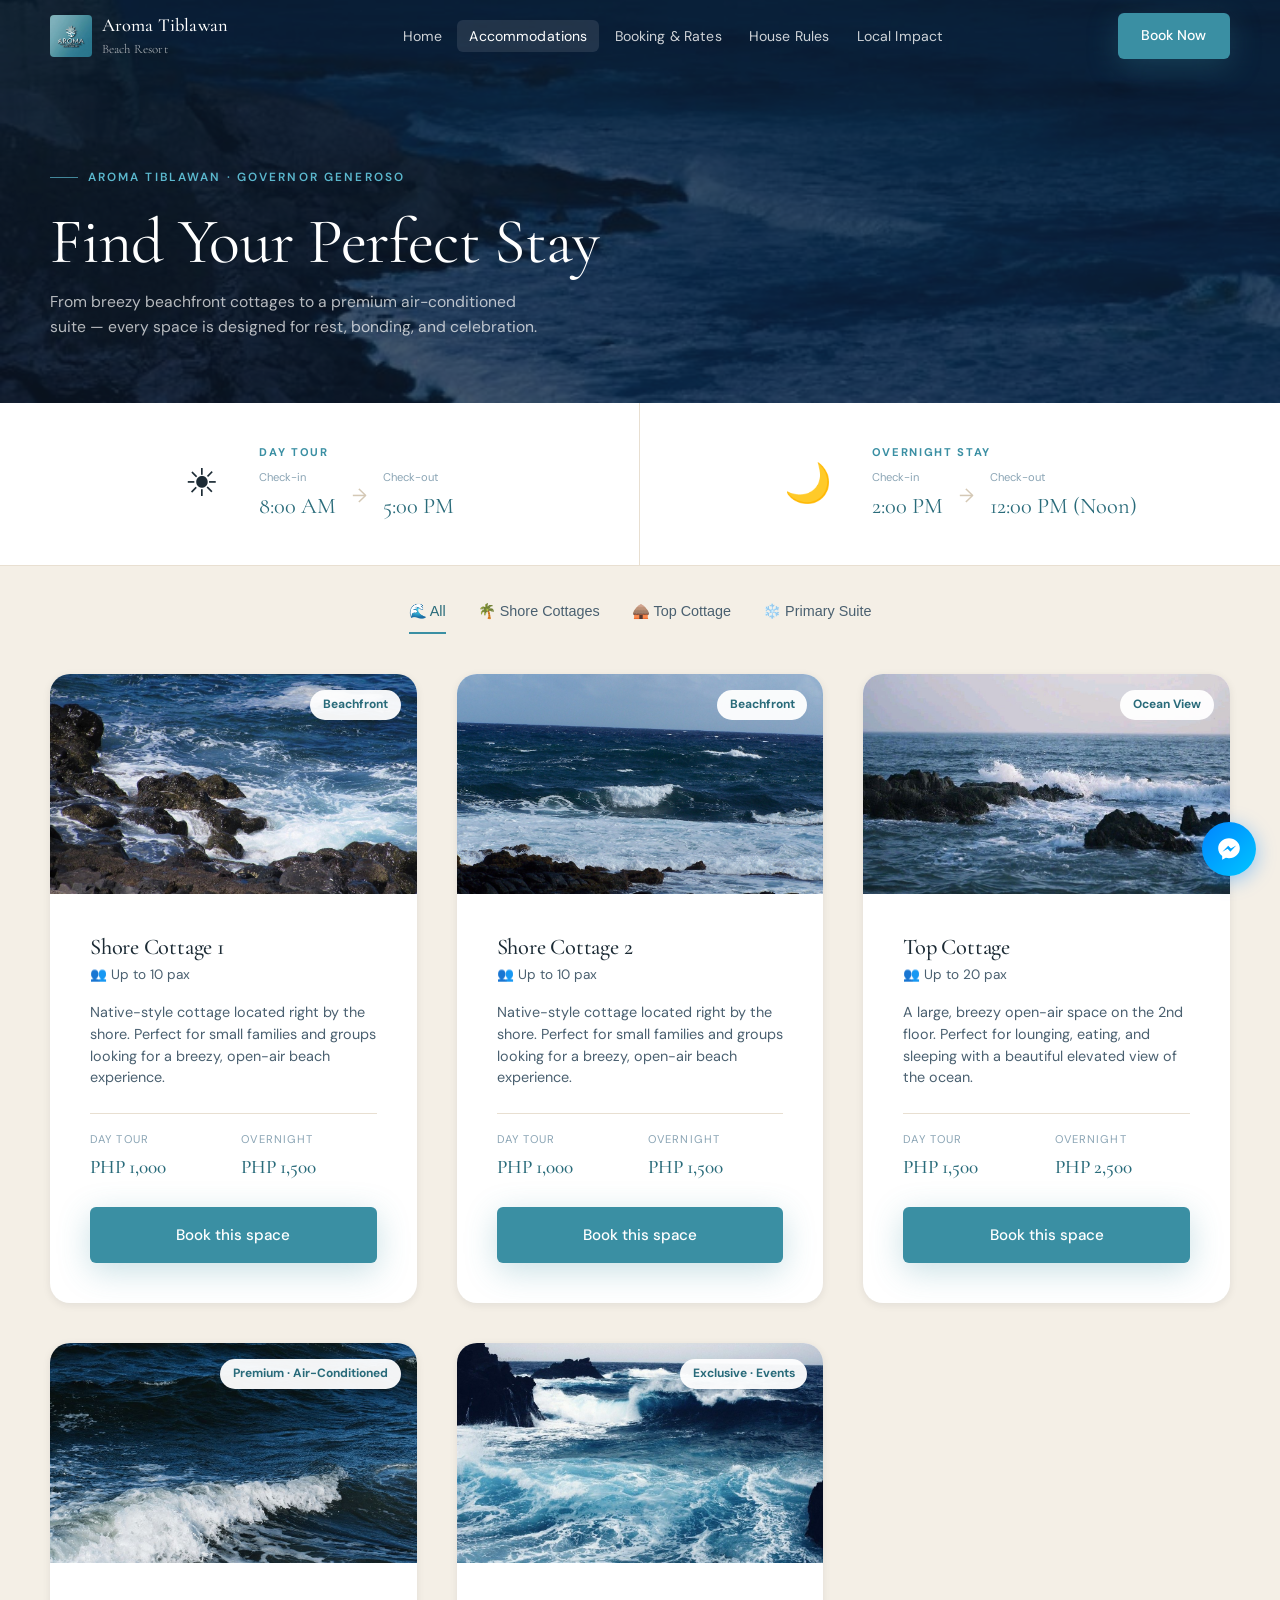
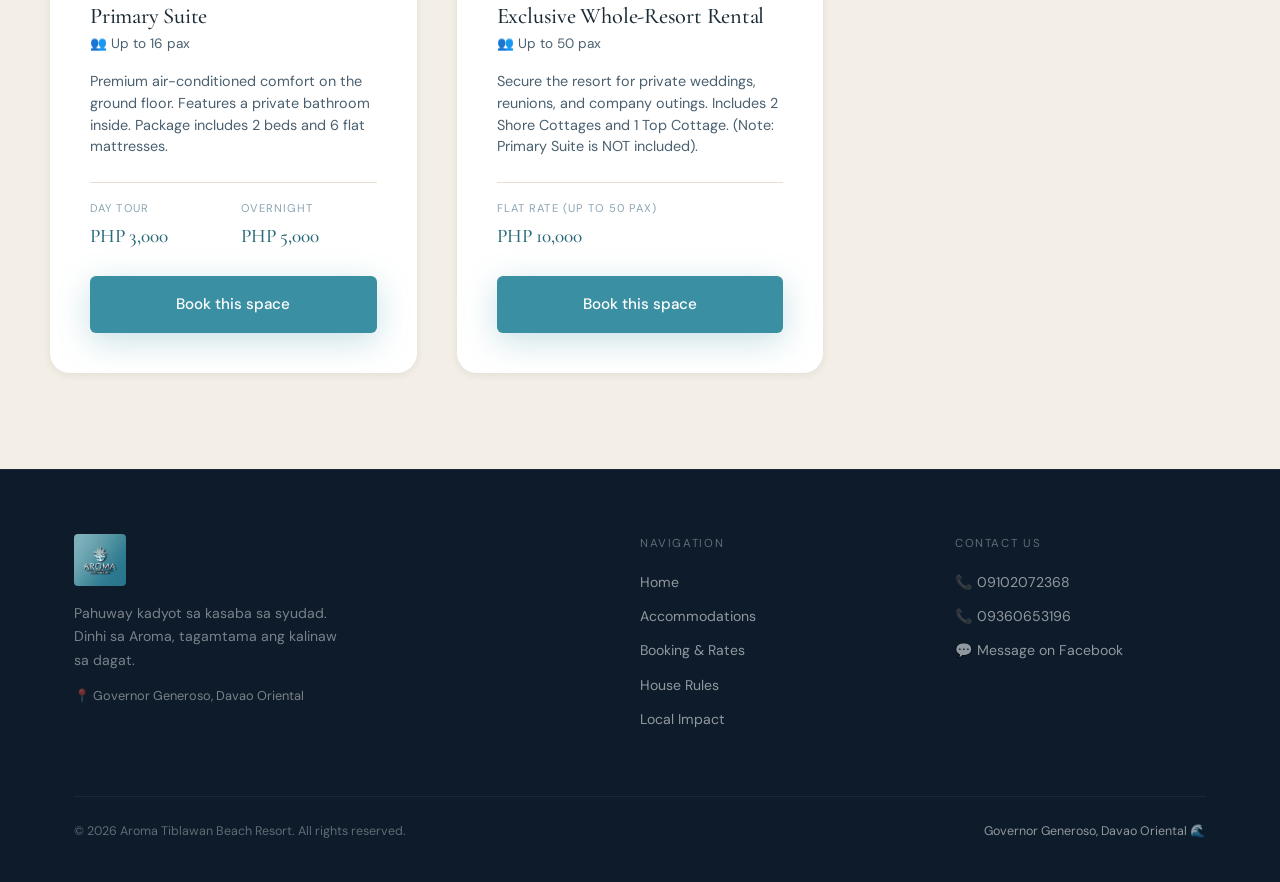
==== commit 7149a1ba: "Fixed missing animations on booking, rules, and impact pages" ====
--- a/accommodations.html
+++ b/accommodations.html
@@ -3,1163 +3,336 @@
 <head>
   <meta charset="UTF-8" />
   <meta name="viewport" content="width=device-width, initial-scale=1.0" />
-  <meta name="description" content="Aroma Tiblawan Beach Resort accommodations — Shore Cottages, Top Cottage, Primary Suite, and Exclusive Whole-Resort Rental in Governor Generoso, Davao Oriental." />
+  <meta name="description" content="View our relaxing, budget-friendly beachfront cottages and air-conditioned suites." />
   <title>Accommodations — Aroma Tiblawan Beach Resort</title>
-
+  
   <link rel="icon" href="assets/images/LOGO.jpg" type="image/jpeg" />
   <link rel="stylesheet" href="assets/styles/main.css" />
-
+  
   <style>
-
     /* ══════════════════════════════════════════
-       PAGE HERO
+       HERO SECTION
     ══════════════════════════════════════════ */
     #accom-hero {
       position: relative;
-      height: 58vh;
-      min-height: 360px;
-      display: flex;
-      align-items: flex-end;
+      padding: calc(72px + var(--gap-xxl)) var(--gap-md) var(--gap-xl);
+      background: var(--ocean-deep);
       overflow: hidden;
-    }
-
+      min-height: 40vh;
+      display: flex;
+      flex-direction: column;
+      justify-content: center;
+    }
     .accom-hero-bg {
       position: absolute;
       inset: 0;
-      background-image: url('assets/images/Dark/Dark 1.JPG');
-      background-size: cover;
-      background-position: center 35%;
-      z-index: 0;
-      transform: scale(1.04);
-      animation: heroKenBurns 14s ease-out forwards;
-    }
-
-    @keyframes heroKenBurns {
-      from { transform: scale(1.04); }
-      to   { transform: scale(1.0); }
-    }
-
-    .accom-hero-overlay {
-      position: absolute;
-      inset: 0;
-      background: linear-gradient(
-        to top,
-        rgba(13, 27, 42, 0.95) 0%,
-        rgba(13, 27, 42, 0.50) 55%,
-        rgba(13, 27, 42, 0.18) 100%
-      );
-      z-index: 1;
-    }
-
-    .accom-hero-content {
-      position: relative;
-      z-index: 2;
-      width: 100%;
-      max-width: var(--container);
-      margin: 0 auto;
-      padding: var(--gap-xl) var(--gap-md);
-      color: #fff;
-    }
-
-    .accom-hero-eyebrow {
-      display: flex;
-      align-items: center;
-      gap: 0.6rem;
-      font-size: 0.75rem;
-      letter-spacing: 0.16em;
-      text-transform: uppercase;
-      color: var(--teal-light);
-      font-weight: 600;
-      margin-bottom: var(--gap-sm);
-      opacity: 0;
-      animation: fadeSlideUp 0.7s var(--ease-out) 0.2s forwards;
-    }
-
-    .accom-hero-eyebrow::before {
-      content: '';
-      width: 28px;
-      height: 1px;
-      background: var(--teal-light);
-      opacity: 0.7;
-    }
-
-    .accom-hero-content h1 {
-      font-family: var(--font-serif);
-      font-size: clamp(2.6rem, 5vw, 4.2rem);
-      font-weight: 400;
-      color: #fff;
-      line-height: 1.1;
-      margin-bottom: 0.75rem;
-      opacity: 0;
-      animation: fadeSlideUp 0.8s var(--ease-out) 0.36s forwards;
-    }
-
-    .accom-hero-content p {
-      font-size: 1rem;
-      color: rgba(255,255,255,0.65);
-      max-width: 500px;
-      line-height: 1.7;
-      opacity: 0;
-      animation: fadeSlideUp 0.8s var(--ease-out) 0.52s forwards;
-    }
-
-    @keyframes fadeSlideUp {
-      from { opacity: 0; transform: translateY(22px); }
-      to   { opacity: 1; transform: translateY(0); }
-    }
-
-    /* ══════════════════════════════════════════
-       CHECK-IN / CHECK-OUT TIMES BANNER
-       — Must be distinctive and eye-catching per brief
-    ══════════════════════════════════════════ */
-    #times-banner {
-      background: #fff;
-      border-bottom: 2px solid var(--sand-dark);
-    }
-
-    .times-inner {
-      display: flex;
-      align-items: stretch;
-      max-width: var(--container);
-      margin: 0 auto;
-      padding: 0 var(--gap-md);
-      flex-wrap: wrap;
-    }
-
-    .time-block {
-      display: flex;
-      align-items: center;
-      gap: var(--gap-md);
-      padding: var(--gap-md) var(--gap-xl) var(--gap-md) 0;
-      flex: 1;
-      min-width: 260px;
-    }
-
-    .time-block + .time-block {
-      border-left: 1px solid var(--sand-dark);
-      padding-left: var(--gap-xl);
-    }
-
-    @media (max-width: 580px) {
-      .time-block { min-width: 100%; padding: var(--gap-md) 0; }
-      .time-block + .time-block { border-left: none; border-top: 1px solid var(--sand-dark); padding-left: 0; }
-    }
-
-    .time-block-icon-wrap {
-      width: 56px;
-      height: 56px;
-      border-radius: var(--radius-sm);
-      background: var(--time-bg);
-      display: flex;
-      align-items: center;
-      justify-content: center;
-      font-size: 1.6rem;
-      flex-shrink: 0;
-      border: 1px solid rgba(58,143,163,0.2);
-    }
-
-    .time-block-info { flex: 1; }
-
-    .time-block-mode {
-      font-size: 0.72rem;
-      letter-spacing: 0.14em;
-      text-transform: uppercase;
-      color: var(--text-light);
-      font-weight: 600;
-      margin-bottom: 0.3rem;
-    }
-
-    .time-slots {
-      display: flex;
-      gap: var(--gap-md);
-      align-items: center;
-    }
-
-    .time-slot-item { text-align: left; }
-
-    .time-slot-label {
-      font-size: 0.7rem;
-      color: var(--text-light);
-      font-weight: 500;
-      display: block;
-      margin-bottom: 0.1rem;
-    }
-
-    /* THE DISTINCTIVE TIME DISPLAY — Ocean Blue, large, unmissable */
-    .time-slot-value {
-      font-family: var(--font-serif);
-      font-size: 1.5rem;
-      font-weight: 600;
-      color: var(--time-color);
-      line-height: 1;
-      letter-spacing: -0.01em;
-    }
-
-    .time-arrow {
-      color: var(--sand-mid);
-      font-size: 1.1rem;
-      margin-top: 0.5rem;
-    }
-
-    /* ══════════════════════════════════════════
-       STICKY FILTER BAR
-    ══════════════════════════════════════════ */
-    #filter-bar {
-      position: sticky;
-      top: 72px;
-      z-index: 100;
-      background: var(--sand);
-      border-bottom: 1px solid var(--sand-dark);
-    }
-
-    .filter-bar-inner {
-      max-width: var(--container);
-      margin: 0 auto;
-      padding: 0 var(--gap-md);
-      display: flex;
-      gap: 0;
-      overflow-x: auto;
-      scrollbar-width: none;
-      -webkit-overflow-scrolling: touch;
-    }
-    .filter-bar-inner::-webkit-scrollbar { display: none; }
-
-    .filter-tab {
-      display: inline-flex;
-      align-items: center;
-      gap: 0.45rem;
-      padding: var(--gap-sm) var(--gap-md);
-      font-family: var(--font-sans);
-      font-size: 0.85rem;
-      font-weight: 500;
-      color: var(--text-mid);
-      background: transparent;
-      border: none;
-      border-bottom: 2px solid transparent;
-      cursor: pointer;
-      white-space: nowrap;
-      transition: color var(--dur-fast), border-color var(--dur-fast), background var(--dur-fast);
-    }
-
-    .filter-tab:hover {
-      color: var(--teal);
-      background: var(--sand-dark);
-    }
-
-    .filter-tab.active {
-      color: var(--teal);
-      border-bottom-color: var(--teal);
-      font-weight: 600;
-    }
-
-    /* ══════════════════════════════════════════
-       ACCOMMODATION CARDS — ALTERNATING LAYOUT
-    ══════════════════════════════════════════ */
-    #accom-list {
-      background: var(--sand);
-      padding: var(--gap-xl) 0 var(--gap-xxl);
-    }
-
-    .accom-list-wrap {
-      max-width: var(--container);
-      margin: 0 auto;
-      padding: 0 var(--gap-md);
-      display: flex;
-      flex-direction: column;
-      gap: var(--gap-xl);
-    }
-
-    /* Full-width alternating card */
-    .accom-card-full {
-      background: #fff;
-      border-radius: var(--radius-xl);
-      overflow: hidden;
-      box-shadow: var(--shadow-sm);
-      display: grid;
-      grid-template-columns: 1fr 1fr;
-      min-height: 460px;
-      transition: box-shadow var(--dur-mid);
-    }
-
-    .accom-card-full:hover {
-      box-shadow: var(--shadow-lg);
-    }
-
-    .accom-card-full.is-flipped {
-      direction: rtl; /* flip column order */
-    }
-    .accom-card-full.is-flipped > * {
-      direction: ltr;
-    }
-
-    @media (max-width: 780px) {
-      .accom-card-full,
-      .accom-card-full.is-flipped {
-        grid-template-columns: 1fr;
-        direction: ltr;
-        min-height: auto;
-      }
-    }
-
-    /* ── Image Panel ── */
-    .full-card-img {
-      position: relative;
-      overflow: hidden;
-      min-height: 300px;
-    }
-
-    .full-card-img img {
-      width: 100%;
-      height: 100%;
-      object-fit: cover;
-      transition: transform 0.75s var(--ease-out);
-    }
-
-    .accom-card-full:hover .full-card-img img {
-      transform: scale(1.05);
-    }
-
-    /* gradient shadow on image toward the content side */
-    .full-card-img-shadow {
-      position: absolute;
-      inset: 0;
-      /* overridden inline per flip state */
-    }
-
-    .card-img-badges {
-      position: absolute;
-      top: var(--gap-sm);
-      left: var(--gap-sm);
-      display: flex;
-      flex-direction: column;
-      gap: 0.4rem;
-      z-index: 1;
-    }
-
-    .img-badge {
-      display: inline-flex;
-      align-items: center;
-      gap: 0.35rem;
-      background: rgba(13,27,42,0.72);
-      backdrop-filter: blur(10px);
-      -webkit-backdrop-filter: blur(10px);
-      color: #fff;
-      font-size: 0.7rem;
-      font-weight: 600;
-      letter-spacing: 0.05em;
-      padding: 0.28rem 0.72rem;
-      border-radius: 100px;
-    }
-
-    .img-badge.teal {
-      background: rgba(58, 143, 163, 0.85);
-    }
-
-    .pax-pill {
-      position: absolute;
-      bottom: var(--gap-sm);
-      right: var(--gap-sm);
-      background: rgba(255,255,255,0.94);
-      color: var(--text-dark);
-      font-size: 0.8rem;
-      font-weight: 700;
-      padding: 0.4rem 0.9rem;
-      border-radius: 100px;
-      display: flex;
-      align-items: center;
-      gap: 0.35rem;
-      box-shadow: var(--shadow-sm);
-    }
-
-    /* ── Content Panel ── */
-    .full-card-body {
-      padding: var(--gap-xl);
-      display: flex;
-      flex-direction: column;
-      justify-content: center;
-      gap: var(--gap-md);
-    }
-
-    @media (max-width: 780px) {
-      .full-card-body { padding: var(--gap-lg) var(--gap-md); }
-    }
-
-    .card-index-label {
-      font-size: 0.7rem;
-      letter-spacing: 0.18em;
-      text-transform: uppercase;
-      color: var(--text-light);
-      font-weight: 600;
-    }
-
-    .card-title {
-      font-family: var(--font-serif);
-      font-size: clamp(1.7rem, 2.8vw, 2.4rem);
-      font-weight: 500;
-      color: var(--text-dark);
-      line-height: 1.1;
-      margin: 0.3rem 0 0.5rem;
-    }
-
-    .card-desc {
-      font-size: 0.93rem;
-      color: var(--text-mid);
-      line-height: 1.72;
-    }
-
-    /* Feature tags */
-    .card-tags {
-      display: flex;
-      flex-wrap: wrap;
-      gap: 0.45rem;
-      margin-top: 0.1rem;
-    }
-
-    .card-tag {
-      font-size: 0.76rem;
-      font-weight: 500;
-      color: var(--teal-dark);
-      background: var(--time-bg);
-      border: 1px solid rgba(58,143,163,0.18);
-      padding: 0.25rem 0.7rem;
-      border-radius: 100px;
-    }
-
-    /* Rate display block */
-    .card-rate-block {
-      display: grid;
-      grid-template-columns: 1fr 1fr;
-      border-radius: var(--radius-md);
-      overflow: hidden;
-      border: 1px solid var(--sand-dark);
-    }
-
-    .rate-cell {
-      padding: var(--gap-sm) var(--gap-md);
-      background: var(--sand);
-      display: flex;
-      flex-direction: column;
-      gap: 0.2rem;
-    }
-
-    .rate-cell + .rate-cell {
-      border-left: 1px solid var(--sand-dark);
-    }
-
-    .rate-cell-label {
-      font-size: 0.68rem;
-      letter-spacing: 0.12em;
-      text-transform: uppercase;
-      color: var(--text-light);
-      font-weight: 600;
-    }
-
-    /* The time displays — Ocean Blue, eye-catching per brief */
-    .rate-cell-time {
-      font-size: 0.78rem;
-      font-weight: 700;
-      color: var(--time-color);
-      display: flex;
-      align-items: center;
-      gap: 0.28rem;
-    }
-
-    .rate-cell-price {
-      font-family: var(--font-serif);
-      font-size: 1.6rem;
-      font-weight: 600;
-      color: var(--text-dark);
-      line-height: 1.1;
-    }
-
-    .rate-cell-price sub {
-      font-size: 0.75rem;
-      font-family: var(--font-sans);
-      font-weight: 400;
-      color: var(--text-light);
-      vertical-align: baseline;
-    }
-
-    /* CTA row */
-    .card-actions {
-      display: flex;
-      align-items: center;
-      gap: var(--gap-sm);
-      flex-wrap: wrap;
-    }
-
-    .card-dp-note {
-      font-size: 0.76rem;
-      color: var(--text-light);
-      display: flex;
-      align-items: center;
-      gap: 0.3rem;
-    }
-
-    /* Hidden by filter */
-    .accom-card-full.hidden {
-      display: none;
-    }
-
-    /* ══════════════════════════════════════════
-       WHOLE RESORT — DARK FULL-WIDTH SECTION
-    ══════════════════════════════════════════ */
-    #whole-resort {
-      background: var(--ocean-deep);
-      position: relative;
-      overflow: hidden;
-      padding: var(--gap-xxl) 0;
-    }
-
-    .wr-bg {
-      position: absolute;
-      inset: 0;
-      background-image: url('assets/images/Dark/Dark 4.JPG');
+      background-image: url('assets/images/Dark/Dark 2.JPG');
       background-size: cover;
       background-position: center;
-      opacity: 0.15;
+      opacity: 0.3;
       z-index: 0;
     }
-
-    .wr-content {
+    .accom-hero-content {
       position: relative;
       z-index: 1;
       max-width: var(--container);
       margin: 0 auto;
-      padding: 0 var(--gap-md);
+      width: 100%;
+      color: #fff;
+    }
+    .accom-hero-content .eyebrow {
+      font-size: 0.74rem;
+      letter-spacing: 0.18em;
+      text-transform: uppercase;
+      color: var(--teal-light);
+      font-weight: 600;
+      display: flex;
+      align-items: center;
+      gap: 0.6rem;
+      margin-bottom: var(--gap-sm);
+    }
+    .accom-hero-content .eyebrow::before { content:''; width:28px; height:1px; background:var(--teal-light); opacity:0.7; }
+    .accom-hero-content h1 {
+      font-family: var(--font-serif);
+      font-size: clamp(2.4rem, 5vw, 4rem);
+      font-weight: 400;
+      margin-bottom: 0.6rem;
+    }
+    .accom-hero-content p {
+      font-size: 0.98rem;
+      color: rgba(255,255,255,0.7);
+      max-width: 500px;
+      line-height: 1.6;
+    }
+
+    /* ══════════════════════════════════════════
+       TIME BANNER (From Screenshot)
+    ══════════════════════════════════════════ */
+    .time-banner {
+      background: #fff;
       display: grid;
       grid-template-columns: 1fr 1fr;
-      gap: var(--gap-xl);
+      border-bottom: 1px solid var(--sand-dark);
+    }
+    @media (max-width: 600px) { .time-banner { grid-template-columns: 1fr; } }
+    
+    .time-block {
+      padding: var(--gap-lg);
+      display: flex;
       align-items: center;
-    }
-
-    @media (max-width: 760px) {
-      .wr-content { grid-template-columns: 1fr; }
-    }
-
-    .wr-left .section-label { color: var(--teal-light); }
-
-    .wr-title {
+      justify-content: center;
+      gap: var(--gap-lg);
+    }
+    .time-block:first-child { border-right: 1px solid var(--sand-dark); }
+    .time-icon { font-size: 2.4rem; }
+    .time-details h4 {
+      font-size: 0.7rem;
+      letter-spacing: 0.15em;
+      text-transform: uppercase;
+      color: var(--teal);
+      margin-bottom: 0.4rem;
+    }
+    .time-row {
+      display: flex;
+      align-items: center;
+      gap: 1rem;
+    }
+    .time-item label {
+      display: block;
+      font-size: 0.7rem;
+      color: var(--text-light);
+      margin-bottom: 0.1rem;
+    }
+    .time-item span {
       font-family: var(--font-serif);
-      font-size: clamp(2rem, 4vw, 3.4rem);
-      font-weight: 400;
-      color: #fff;
-      line-height: 1.1;
-      margin: 0.5rem 0 0.75rem;
-    }
-
-    .wr-desc {
-      color: rgba(255,255,255,0.6);
-      font-size: 0.95rem;
-      line-height: 1.7;
-      margin-bottom: var(--gap-md);
-    }
-
-    .wr-price-row {
-      display: flex;
-      align-items: baseline;
-      gap: 0.6rem;
-      margin-bottom: var(--gap-lg);
-    }
-
-    .wr-price {
-      font-family: var(--font-serif);
-      font-size: 3.8rem;
+      font-size: 1.4rem;
+      color: var(--teal-dark);
+    }
+    .time-arrow { color: var(--sand-mid); font-size: 1.2rem; }
+
+    /* ══════════════════════════════════════════
+       FILTER TABS
+    ══════════════════════════════════════════ */
+    .filter-band {
+      background: var(--sand);
+      padding: var(--gap-md) var(--gap-md) 0;
+      display: flex;
+      justify-content: center;
+      gap: 2rem;
+      overflow-x: auto;
+    }
+    .filter-tab {
+      background: none;
+      border: none;
+      padding: 0.8rem 0;
+      font-size: 0.9rem;
       font-weight: 500;
-      color: var(--teal-light);
-      line-height: 1;
-    }
-
-    .wr-price-note {
-      font-size: 0.88rem;
-      color: rgba(255,255,255,0.4);
-    }
-
-    .wr-actions {
-      display: flex;
-      gap: var(--gap-sm);
-      flex-wrap: wrap;
-    }
-
-    /* Feature grid on right side */
-    .wr-features {
-      display: grid;
-      grid-template-columns: 1fr 1fr;
-      gap: 0.75rem;
-    }
-
-    .wr-feat-item {
-      background: rgba(255,255,255,0.055);
-      border: 1px solid rgba(255,255,255,0.08);
-      border-radius: var(--radius-md);
-      padding: var(--gap-sm) var(--gap-md);
-      display: flex;
-      align-items: flex-start;
-      gap: 0.6rem;
-      transition: background var(--dur-fast);
-    }
-
-    .wr-feat-item:hover {
-      background: rgba(255,255,255,0.1);
-    }
-
-    .wr-feat-icon { font-size: 1.3rem; flex-shrink: 0; line-height: 1.3; }
-
-    .wr-feat-text {
-      font-size: 0.82rem;
-      color: rgba(255,255,255,0.65);
-      line-height: 1.45;
+      color: var(--text-mid);
+      cursor: pointer;
+      border-bottom: 2px solid transparent;
+      display: flex;
+      align-items: center;
+      gap: 0.4rem;
+      white-space: nowrap;
+    }
+    .filter-tab.active {
+      color: var(--teal-dark);
+      border-bottom-color: var(--teal);
     }
 
     /* ══════════════════════════════════════════
-       COMPARISON TABLE
+       ACCOMMODATION GRID
     ══════════════════════════════════════════ */
-    #comparison {
-      background: #fff;
-      padding: var(--gap-xxl) 0;
-    }
-
-    .comp-inner {
+    .accom-body {
+      background: var(--sand);
+      padding: var(--gap-lg) var(--gap-md) var(--gap-xxl);
+    }
+    .accom-grid {
       max-width: var(--container);
       margin: 0 auto;
-      padding: 0 var(--gap-md);
-    }
-
-    .comp-header {
-      margin-bottom: var(--gap-xl);
-    }
-
-    .table-scroll {
-      overflow-x: auto;
+      display: grid;
+      grid-template-columns: repeat(auto-fill, minmax(320px, 1fr));
+      gap: var(--gap-lg);
+    }
+
+    .room-card {
+      background: #fff;
       border-radius: var(--radius-lg);
-      border: 1px solid var(--sand-dark);
+      overflow: hidden;
       box-shadow: var(--shadow-sm);
-    }
-
-    table.comp-table {
-      width: 100%;
-      border-collapse: collapse;
-      min-width: 680px;
-    }
-
-    .comp-table thead {
-      background: var(--ocean-deep);
-    }
-
-    .comp-table thead th {
-      padding: 1.1rem 1.25rem;
-      text-align: left;
-      font-size: 0.72rem;
-      letter-spacing: 0.1em;
-      text-transform: uppercase;
-      font-weight: 600;
-      color: rgba(255,255,255,0.65);
-      font-family: var(--font-sans);
-      white-space: nowrap;
-    }
-
-    .comp-table thead th:last-child { text-align: center; }
-
-    .comp-table tbody tr {
-      border-bottom: 1px solid var(--sand-dark);
-      transition: background var(--dur-fast);
-    }
-
-    .comp-table tbody tr:last-child { border-bottom: none; }
-    .comp-table tbody tr:hover { background: var(--sand); }
-
-    .comp-table td {
-      padding: 1rem 1.25rem;
-      font-size: 0.9rem;
-      color: var(--text-dark);
-      vertical-align: middle;
-    }
-
-    .comp-table td.name-col {
-      font-family: var(--font-serif);
-      font-size: 1.05rem;
-      font-weight: 500;
-    }
-
-    .comp-table td.name-col small {
-      display: block;
-      font-family: var(--font-sans);
-      font-size: 0.72rem;
-      color: var(--text-light);
-      font-weight: 400;
-      margin-top: 0.15rem;
-    }
-
-    .comp-table td.time-col {
-      font-size: 0.8rem;
-      font-weight: 700;
-      color: var(--time-color);
-      white-space: nowrap;
-    }
-
-    .comp-table td.price-col {
-      font-family: var(--font-serif);
-      font-size: 1.1rem;
-      font-weight: 600;
-      white-space: nowrap;
-    }
-
-    .comp-table td.cta-col { text-align: center; }
-
-    .comp-table td.cta-col a {
-      display: inline-flex;
-      align-items: center;
-      padding: 0.45rem 1.1rem;
-      border-radius: var(--radius-sm);
-      font-size: 0.8rem;
-      font-weight: 600;
-      background: var(--teal);
-      color: #fff;
-      transition: background var(--dur-fast), transform var(--dur-fast);
-    }
-
-    .comp-table td.cta-col a:hover {
-      background: var(--teal-dark);
-      transform: translateY(-1px);
-    }
-
-    .comp-table tr.highlight-row {
-      background: var(--time-bg);
-    }
-
-    .comp-table tr.highlight-row td {
-      border-top: 1px solid rgba(58,143,163,0.2);
-      border-bottom: 1px solid rgba(58,143,163,0.2);
-    }
-
-    .pax-tag {
-      display: inline-flex;
-      align-items: center;
-      gap: 0.3rem;
-      font-size: 0.8rem;
-      font-weight: 600;
-      background: var(--sand-dark);
-      color: var(--text-dark);
-      padding: 0.2rem 0.65rem;
-      border-radius: 100px;
-    }
-
-    /* ══════════════════════════════════════════
-       DOWNPAYMENT NOTICE BAND
-    ══════════════════════════════════════════ */
-    #dp-notice {
-      background: linear-gradient(135deg, var(--teal-xdark) 0%, var(--teal-dark) 100%);
-      padding: var(--gap-xl) 0;
-    }
-
-    .dp-notice-inner {
-      max-width: var(--container);
-      margin: 0 auto;
-      padding: 0 var(--gap-md);
-      display: flex;
-      align-items: center;
-      gap: var(--gap-lg);
-      flex-wrap: wrap;
-    }
-
-    .dp-icon {
-      font-size: 2.6rem;
-      flex-shrink: 0;
-    }
-
-    .dp-text { flex: 1; min-width: 220px; }
-
-    .dp-text h3 {
-      font-family: var(--font-serif);
-      font-size: 1.6rem;
-      font-weight: 400;
-      color: #fff;
-      margin-bottom: 0.4rem;
-    }
-
-    .dp-text p {
-      font-size: 0.88rem;
-      color: rgba(255,255,255,0.62);
-      line-height: 1.6;
+      display: flex;
+      flex-direction: column;
+      transition: transform var(--dur-fast);
+    }
+    .room-card:hover { transform: translateY(-4px); box-shadow: var(--shadow-md); }
+    
+    .room-card-img { height: 220px; position: relative; }
+    .room-card-img img { width: 100%; height: 100%; object-fit: cover; }
+    .room-card-badge {
+      position: absolute; top: 1rem; right: 1rem;
+      background: rgba(255, 255, 255, 0.95);
+      color: var(--teal-dark); padding: 0.3rem 0.8rem;
+      border-radius: 20px; font-size: 0.75rem; font-weight: 700;
+    }
+
+    .room-card-body { padding: var(--gap-lg); display: flex; flex-direction: column; flex: 1; }
+    .room-card-title { font-family: var(--font-serif); font-size: 1.4rem; color: var(--text-dark); margin-bottom: 0.2rem; }
+    .room-card-pax { font-size: 0.85rem; color: var(--text-mid); margin-bottom: 1rem; }
+    .room-card-desc { font-size: 0.9rem; color: var(--text-mid); line-height: 1.5; margin-bottom: 1.5rem; flex: 1; }
+    
+    .room-card-rates {
+      border-top: 1px solid var(--sand-dark); padding-top: 1rem; margin-bottom: 1.5rem;
+      display: grid; grid-template-columns: 1fr 1fr; gap: 1rem;
+    }
+    .room-rate-label { font-size: 0.7rem; text-transform: uppercase; letter-spacing: 0.1em; color: var(--text-light); display: block; margin-bottom: 0.2rem; }
+    .room-rate-price { font-family: var(--font-serif); font-size: 1.2rem; color: var(--teal-dark); font-weight: 500; display: block;}
+    
+    /* ── Mobile Spacing Fixes ── */
+    @media (max-width: 768px) {
+      #accom-hero { padding-top: 100px; padding-bottom: 2rem; min-height: auto; }
+      .accom-body { padding: var(--gap-lg) var(--gap-sm); }
+      .accom-grid { gap: var(--gap-md); }
+      .filter-band { gap: 1rem; padding: var(--gap-sm); }
+      .time-block { padding: var(--gap-md); flex-direction: column; text-align: center; }
+      .time-row { justify-content: center; }
+      .room-card-body { padding: var(--gap-md); }
     }
 
   </style>
 </head>
 <body>
 
-  <!-- ══════════════════════════════════════════
-       PAGE HERO
-  ══════════════════════════════════════════ -->
   <section id="accom-hero">
     <div class="accom-hero-bg"></div>
-    <div class="accom-hero-overlay"></div>
     <div class="accom-hero-content">
-      <div class="accom-hero-eyebrow">Aroma Tiblawan · Governor Generoso</div>
-      <h1>Find Your Perfect Stay</h1>
-      <p>From breezy beachfront cottages to a premium air-conditioned suite — every space is designed for rest, bonding, and celebration.</p>
+      <div class="eyebrow">Aroma Tiblawan · Governor Generoso</div>
+      <h1 class="reveal">Find Your Perfect Stay</h1>
+      <p class="reveal reveal-delay-1">From breezy beachfront cottages to a premium air-conditioned suite — every space is designed for rest, bonding, and celebration.</p>
     </div>
   </section>
 
-  <!-- ══════════════════════════════════════════
-       CHECK-IN / CHECK-OUT TIMES BANNER
-       Eye-catching, Ocean Blue, unmissable per brief
-  ══════════════════════════════════════════ -->
-  <div id="times-banner">
-    <div class="times-inner" id="times-inner"></div>
-  </div>
-
-  <!-- ══════════════════════════════════════════
-       STICKY FILTER BAR
-  ══════════════════════════════════════════ -->
-  <div id="filter-bar">
-    <div class="filter-bar-inner" id="filter-tabs"></div>
-  </div>
-
-  <!-- ══════════════════════════════════════════
-       ACCOMMODATION CARDS
-  ══════════════════════════════════════════ -->
-  <section id="accom-list">
-    <div class="accom-list-wrap" id="accom-list-wrap"></div>
-  </section>
-
-  <!-- ══════════════════════════════════════════
-       WHOLE RESORT EXCLUSIVE — DARK SECTION
-  ══════════════════════════════════════════ -->
-  <section id="whole-resort">
-    <div class="wr-bg"></div>
-    <div class="wr-content" id="wr-content"></div>
-  </section>
-
-  <!-- ══════════════════════════════════════════
-       50% DOWNPAYMENT NOTICE
-  ══════════════════════════════════════════ -->
-  <div id="dp-notice">
-    <div class="dp-notice-inner">
-      <div class="dp-icon">💳</div>
-      <div class="dp-text">
-        <h3>50% Downpayment Secures Your Date</h3>
-        <p>Pay via GCash or Bank Transfer. No refunds — but rescheduling is available subject to availability. Send your proof of payment via Facebook Messenger to confirm.</p>
+  <div class="time-banner reveal reveal-delay-2">
+    <div class="time-block">
+      <span class="time-icon">☀️</span>
+      <div class="time-details">
+        <h4>Day Tour</h4>
+        <div class="time-row">
+          <div class="time-item"><label>Check-in</label><span>8:00 AM</span></div>
+          <div class="time-arrow">→</div>
+          <div class="time-item"><label>Check-out</label><span>5:00 PM</span></div>
+        </div>
       </div>
-      <a href="booking.html" class="btn btn-ghost">See Booking Details →</a>
+    </div>
+    <div class="time-block">
+      <span class="time-icon">🌙</span>
+      <div class="time-details">
+        <h4>Overnight Stay</h4>
+        <div class="time-row">
+          <div class="time-item"><label>Check-in</label><span>2:00 PM</span></div>
+          <div class="time-arrow">→</div>
+          <div class="time-item"><label>Check-out</label><span>12:00 PM (Noon)</span></div>
+        </div>
+      </div>
     </div>
   </div>
 
-  <!-- ══════════════════════════════════════════
-       QUICK COMPARISON TABLE
-  ══════════════════════════════════════════ -->
-  <section id="comparison">
-    <div class="comp-inner">
-      <div class="comp-header">
-        <span class="section-label reveal">Quick Comparison</span>
-        <h2 class="section-title reveal reveal-delay-1">All Rates at a Glance</h2>
-        <p class="section-sub reveal reveal-delay-2">Every accommodation includes free use of the grilling area, kitchen, charcoal, and butane. Strictly NO corkage fees.</p>
+  <div class="filter-band">
+    <button class="filter-tab active" onclick="filterRooms('all', this)">🌊 All</button>
+    <button class="filter-tab" onclick="filterRooms('Shore Cottage', this)">🌴 Shore Cottages</button>
+    <button class="filter-tab" onclick="filterRooms('Top Cottage', this)">🛖 Top Cottage</button>
+    <button class="filter-tab" onclick="filterRooms('Primary Suite', this)">❄️ Primary Suite</button>
+  </div>
+
+  <section class="accom-body">
+    <div class="accom-grid" id="accom-grid">
       </div>
-      <div class="table-scroll reveal">
-        <table class="comp-table" id="comp-table"></table>
-      </div>
-    </div>
   </section>
 
-  <!-- ══════════════════════════════════════════
-       FOOTER
-  ══════════════════════════════════════════ -->
   <footer id="footer"></footer>
 
-  <!-- ══════════════════════════════════════════
-       SCRIPTS
-  ══════════════════════════════════════════ -->
   <script src="data/resort-data.js"></script>
   <script src="scripts/components/navbar.js"></script>
   <script src="scripts/components/social-proof-toast.js"></script>
   <script src="scripts/main.js"></script>
 
   <script>
-    // ════════════════════════════════════════════════
-    // PAGE INIT
-    // ════════════════════════════════════════════════
-    function PageInit() {
-      renderTimesBanner();
-      renderFilterTabs();
-      renderAccomCards();
-      renderWholeResort();
-      renderComparisonTable();
-      initFilterLogic();
-      handleHashScroll();
-    }
-
-    // ── Times Banner ─────────────────────────────────
-    function renderTimesBanner() {
-      const { dayTour, overnight } = ResortData.times;
-      document.getElementById('times-inner').innerHTML = `
-
-        <div class="time-block">
-          <div class="time-block-icon-wrap">☀️</div>
-          <div class="time-block-info">
-            <div class="time-block-mode">Day Tour</div>
-            <div class="time-slots">
-              <div class="time-slot-item">
-                <span class="time-slot-label">Check-in</span>
-                <span class="time-slot-value">${dayTour.checkIn}</span>
+    // ── Render Cards ─────────────────────────────────────────
+    function renderAccommodations(filterKeyword = 'all') {
+      const grid = document.getElementById('accom-grid');
+      let rooms = ResortData.accommodations;
+
+      // Filter logic
+      if (filterKeyword !== 'all') {
+        rooms = rooms.filter(room => room.name.toLowerCase().includes(filterKeyword.toLowerCase()));
+      }
+
+      grid.innerHTML = rooms.map(room => {
+        let ratesHTML = '';
+        
+        // Check if it is the Whole Resort (flat rate) or standard Day/Night rates
+        if (room.flatRate) {
+          ratesHTML = `
+            <div style="grid-column: span 2;">
+              <span class="room-rate-label">Flat Rate (Up to ${room.capacity} pax)</span>
+              <span class="room-rate-price">${formatPHP(room.flatRate.price)}</span>
+            </div>
+          `;
+        } else {
+          ratesHTML = `
+            <div>
+              <span class="room-rate-label">Day Tour</span>
+              <span class="room-rate-price">${formatPHP(room.dayTour.price)}</span>
+            </div>
+            <div>
+              <span class="room-rate-label">Overnight</span>
+              <span class="room-rate-price">${formatPHP(room.overnight.price)}</span>
+            </div>
+          `;
+        }
+
+        return `
+          <div class="room-card reveal">
+            <div class="room-card-img">
+              <img src="${room.image}" alt="${room.name}" loading="lazy" />
+              <div class="room-card-badge">${room.badge}</div>
+            </div>
+            <div class="room-card-body">
+              <h3 class="room-card-title">${room.name}</h3>
+              <div class="room-card-pax">👥 Up to ${room.capacity} pax</div>
+              <p class="room-card-desc">${room.description}</p>
+              
+              <div class="room-card-rates">
+                ${ratesHTML}
               </div>
-              <span class="time-arrow">→</span>
-              <div class="time-slot-item">
-                <span class="time-slot-label">Check-out</span>
-                <span class="time-slot-value">${dayTour.checkOut}</span>
-              </div>
-            </div>
-          </div>
-        </div>
-
-        <div class="time-block">
-          <div class="time-block-icon-wrap">🌙</div>
-          <div class="time-block-info">
-            <div class="time-block-mode">Overnight Stay</div>
-            <div class="time-slots">
-              <div class="time-slot-item">
-                <span class="time-slot-label">Check-in</span>
-                <span class="time-slot-value">${overnight.checkIn}</span>
-              </div>
-              <span class="time-arrow">→</span>
-              <div class="time-slot-item">
-                <span class="time-slot-label">Check-out</span>
-                <span class="time-slot-value">${overnight.checkOut}</span>
-              </div>
-            </div>
-          </div>
-        </div>
-
-      `;
-    }
-
-    // ── Filter Tabs ──────────────────────────────────
-    const FILTERS = [
-      { key: 'all',     label: '🌊  All',              count: 4 },
-      { key: 'shore',   label: '🌴  Shore Cottages',   count: 2 },
-      { key: 'top',     label: '🏔️  Top Cottage',      count: 1 },
-      { key: 'suite',   label: '❄️  Primary Suite',    count: 1 },
-    ];
-
-    let activeFilter = 'all';
-
-    function renderFilterTabs() {
-      document.getElementById('filter-tabs').innerHTML = FILTERS.map(f => `
-        <button class="filter-tab ${f.key === activeFilter ? 'active' : ''}"
-                data-filter="${f.key}">
-          ${f.label}
-        </button>
-      `).join('');
-    }
-
-    // ── Accommodation Cards ──────────────────────────
-    // Maps accommodation IDs to filter keys
-    const filterMap = {
-      'shore-cottage-1': 'shore',
-      'shore-cottage-2': 'shore',
-      'top-cottage':     'top',
-      'primary-suite':   'suite',
-    };
-
-    function renderAccomCards() {
-      const accoms = ResortData.accommodations.slice(0, 4); // exclude whole resort
-      const wrap   = document.getElementById('accom-list-wrap');
-
-      wrap.innerHTML = accoms.map((accom, i) => {
-        const isFlipped  = i % 2 !== 0;
-        const filterKey  = filterMap[accom.id];
-        const isPremium  = accom.id === 'primary-suite';
-        const shadowDir  = isFlipped
-          ? 'linear-gradient(to left, rgba(13,27,42,0) 55%, rgba(13,27,42,0.3) 100%)'
-          : 'linear-gradient(to right, rgba(13,27,42,0) 55%, rgba(13,27,42,0.3) 100%)';
-
-        return `
-          <div class="accom-card-full reveal ${isFlipped ? 'is-flipped' : ''}"
-               id="${accom.id}"
-               data-filter="${filterKey}">
-
-            <!-- ── IMAGE SIDE ── -->
-            <div class="full-card-img">
-              <img src="${accom.image}"
-                   alt="${accom.name} at Aroma Tiblawan Beach Resort"
-                   loading="lazy" />
-              <div class="full-card-img-shadow"
-                   style="position:absolute;inset:0;background:${shadowDir};"></div>
-
-              <div class="card-img-badges">
-                <span class="img-badge">${accom.badge}</span>
-                ${isPremium ? `<span class="img-badge teal">🌬️ Air-Conditioned</span>` : ''}
-                ${isPremium ? `<span class="img-badge">🚿 Private Bathroom</span>` : ''}
-              </div>
-
-              <div class="pax-pill">👥 Up to ${accom.capacity} pax</div>
-            </div>
-
-            <!-- ── CONTENT SIDE ── -->
-            <div class="full-card-body">
-
-              <div>
-                <div class="card-index-label">0${i + 1} — Accommodation</div>
-                <h2 class="card-title">${accom.name}</h2>
-                <p class="card-desc">${accom.description}</p>
-              </div>
-
-              <div class="card-tags">
-                ${accom.features.map(f => `<span class="card-tag">✓ ${f}</span>`).join('')}
-              </div>
-
-              <!-- RATE BLOCK — times in distinctive Ocean Blue -->
-              <div class="card-rate-block">
-                <div class="rate-cell">
-                  <span class="rate-cell-label">☀️ Day Tour</span>
-                  <span class="rate-cell-time">🕗 ${accom.dayTour.time}</span>
-                  <span class="rate-cell-price">${formatPHP(accom.dayTour.price)}<sub>/booking</sub></span>
-                </div>
-                <div class="rate-cell">
-                  <span class="rate-cell-label">🌙 Overnight</span>
-                  <span class="rate-cell-time">🕑 ${accom.overnight.time}</span>
-                  <span class="rate-cell-price">${formatPHP(accom.overnight.price)}<sub>/booking</sub></span>
-                </div>
-              </div>
-
-              <div class="card-actions">
-                <a href="booking.html" class="btn btn-primary">Reserve This Space</a>
-                <span class="card-dp-note">💳 50% downpayment required</span>
-              </div>
-
+              
+              <a href="booking.html?room=${room.id}" class="btn btn-primary" style="width: 100%; justify-content: center;">
+                Book this space
+              </a>
             </div>
           </div>
         `;
       }).join('');
-    }
-
-    // ── Whole Resort Section ─────────────────────────
-    function renderWholeResort() {
-      const wr = ResortData.accommodations[4];
-      document.getElementById('wr-content').innerHTML = `
-
-        <div class="wr-left reveal">
-          <span class="section-label">⭐ Exclusive Package</span>
-          <h2 class="wr-title">${wr.name}</h2>
-          <p class="wr-desc">${wr.description}</p>
-
-          <div class="wr-price-row">
-            <span class="wr-price">${formatPHP(wr.flatRate.price)}</span>
-            <span class="wr-price-note">flat rate · entire resort</span>
-          </div>
-
-          <div class="wr-actions">
-            <a href="booking.html" class="btn btn-primary">Inquire & Reserve</a>
-            <a href="booking.html" class="btn btn-ghost">Payment Details</a>
-          </div>
-        </div>
-
-        <div class="wr-features reveal reveal-delay-2">
-          ${[
-            ...wr.features,
-            'Karaoke Set available (+ PHP 1,500)',
-            'Function Stage available (+ PHP 1,000)',
-            'Free charcoal & butane — No corkage',
-            'Full kitchen & grilling area access',
-          ].map(f => `
-            <div class="wr-feat-item">
-              <span class="wr-feat-icon">✦</span>
-              <span class="wr-feat-text">${f}</span>
-            </div>
-          `).join('')}
-        </div>
-
-      `;
-    }
-
-    // ── Comparison Table ─────────────────────────────
-    function renderComparisonTable() {
-      const accoms = ResortData.accommodations;
-      const tbody  = accoms.map((a, i) => {
-        const isWhole   = a.id === 'whole-resort';
-        const isSuite   = a.id === 'primary-suite';
-        const rowClass  = isSuite ? 'highlight-row' : '';
-
-        if (isWhole) {
-          return `
-            <tr>
-              <td class="name-col">
-                ${a.name}
-                <small>Exclusive · Full Resort</small>
-              </td>
-              <td><span class="pax-tag">👥 ${a.capacity}</span></td>
-              <td class="time-col" colspan="2" style="color:var(--text-mid);font-weight:400;">— Flat Rate (any time) —</td>
-              <td class="price-col" colspan="2">${formatPHP(a.flatRate.price)}</td>
-              <td class="cta-col"><a href="booking.html">Inquire</a></td>
-            </tr>
-          `;
-        }
-
-        return `
-          <tr class="${rowClass}">
-            <td class="name-col">
-              ${a.name}
-              ${isSuite ? '<small style="color:var(--teal);font-weight:600;">✦ Premium · AC · Private Bath</small>' : ''}
-            </td>
-            <td><span class="pax-tag">👥 ${a.capacity}</span></td>
-            <td class="time-col">${a.dayTour.time}</td>
-            <td class="price-col">${formatPHP(a.dayTour.price)}</td>
-            <td class="time-col">${a.overnight.time}</td>
-            <td class="price-col">${formatPHP(a.overnight.price)}</td>
-            <td class="cta-col"><a href="booking.html">Book</a></td>
-          </tr>
-        `;
-      }).join('');
-
-      document.getElementById('comp-table').innerHTML = `
-        <thead>
-          <tr>
-            <th>Accommodation</th>
-            <th>Capacity</th>
-            <th>Day Tour Hours ☀️</th>
-            <th>Day Rate</th>
-            <th>Overnight Hours 🌙</th>
-            <th>Overnight Rate</th>
-            <th style="text-align:center;">Reserve</th>
-          </tr>
-        </thead>
-        <tbody>${tbody}</tbody>
-      `;
-    }
-
-    // ── Filter Logic ─────────────────────────────────
-    function initFilterLogic() {
-      document.getElementById('filter-tabs').addEventListener('click', (e) => {
-        const tab = e.target.closest('.filter-tab');
-        if (!tab) return;
-
-        activeFilter = tab.dataset.filter;
-
-        document.querySelectorAll('.filter-tab').forEach(t =>
-          t.classList.toggle('active', t.dataset.filter === activeFilter)
-        );
-
-        document.querySelectorAll('.accom-card-full').forEach(card => {
-          const show = activeFilter === 'all' || card.dataset.filter === activeFilter;
-          card.classList.toggle('hidden', !show);
-        });
-      });
-    }
-
-    // ── Smooth scroll to hash (from homepage links) ──
-    function handleHashScroll() {
-      const hash = window.location.hash.slice(1);
-      if (!hash) return;
-      setTimeout(() => {
-        const el = document.getElementById(hash);
-        if (el) {
-          el.scrollIntoView({ behavior: 'smooth', block: 'center' });
-          // Brief highlight ring
-          el.style.transition = 'box-shadow 0.3s';
-          el.style.boxShadow  = '0 0 0 3px var(--teal-light), var(--shadow-lg)';
-          setTimeout(() => { el.style.boxShadow = ''; }, 2200);
-        }
-      }, 700);
+
+      // Trigger scroll animations for the newly rendered cards
+      if(typeof initReveal === 'function') initReveal();
+    }
+
+    // ── Handle Tab Clicks ────────────────────────────────────
+    function filterRooms(keyword, btnElement) {
+      // Remove active class from all tabs
+      document.querySelectorAll('.filter-tab').forEach(btn => btn.classList.remove('active'));
+      // Add active class to clicked tab
+      btnElement.classList.add('active');
+      
+      // Render the specific rooms
+      renderAccommodations(keyword);
+    }
+
+    // ── Page Initialization ──────────────────────────────────
+    function PageInit() {
+      // Draw all rooms initially when the page loads
+      renderAccommodations('all');
     }
   </script>
-
 </body>
-</html>
+</html>
